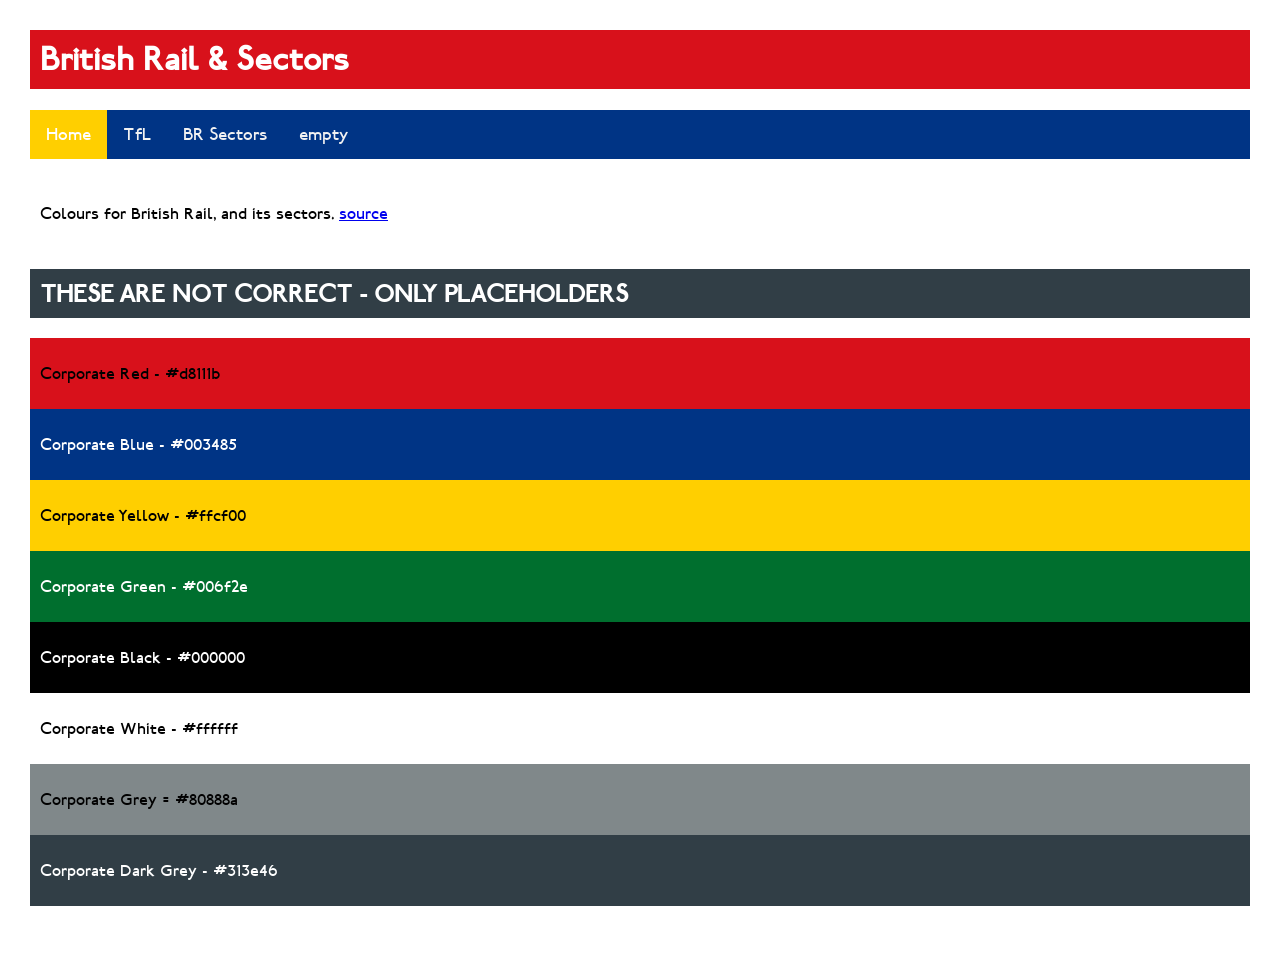
==== brsectors.html @ 38011ae4 "Update brsectors.html" ====
<!DOCTYPE html>
<html>

  
  <head>
    <title>BR and Sector Colours</title>


    <link rel="icon" type="image/x-icon" href="favicon.ico">
    <meta charset="UTF-8">
    <meta name="viewport" content="width=device-width, initial-scale=1">
    <link rel="stylesheet" href="style.css">

    <script src="index.js"></script> <!-- Uhh copy colour Bit -->

    <style>
      html {
      scroll-behavior: smooth;
    }

    body{
        font-family: London Tube;
    }

    </style>
  </head>
<body>

    <h1>British Rail & Sectors</h1>

   <div class="topnav" id="myTopnav">
        <a href="https://amphibious-rock.github.io/transport-colours/" class="active">Home</a>
        <a href="https://amphibious-rock.github.io/transport-colours/tfl.html">TfL</a>
        <a href="https://amphibious-rock.github.io/transport-colours/brsectors.html">BR Sectors</a>
        <a href="https://amphibious-rock.github.io/contact.html">empty</a>
        <a href="javascript:void(0);" class="icon" onclick="myFunction()">
        <i class="fa fa-bars"></i>
        </a>
        <br>
    </div>

    <br>  

    <div class="box">
        <p> Colours for British Rail, and its sectors. <a href="xxxxxxx">source</a>
        </p>
    </div>


    <h2>THESE ARE NOT CORRECT - ONLY PLACEHOLDERS</h2>

    <div class="box" style="background-color: #d8111b;">
        <p>Corporate Red - #d8111b</p>
    </div>
    <div class="box" style="background-color: #003485; color:#FFFFFF;">
        <p>Corporate Blue - #003485</p>
    </div>
    <div class="box" style="background-color: #ffcf00;">
        <p>Corporate Yellow - #ffcf00</p>
    </div>
    <div class="box" style="background-color: #006f2e; color:#FFFFFF;">
        <p>Corporate Green - #006f2e</p>
    </div>
    <div class="box" style="background-color: #000000; color:#FFFFFF;">
        <p>Corporate Black - #000000</p>
    </div>
    <div class="box" style="background-color: #ffffff;">
        <p>Corporate White - #ffffff</p>
    </div>
    <div class="box" style="background-color: #80888a;">
        <p>Corporate Grey = #80888a</p>
    </div>
    <div class="box" style="background-color: #313e46; color:#FFFFFF;">
        <p>Corporate Dark Grey - #313e46</p>
    </div>
    <br>

    


    <script>
        /* Toggle between adding and removing the "responsive" class to topnav when the user clicks on the icon */
        function myFunction() {
             var x = document.getElementById("myTopnav");
            if (x.className === "topnav") {
                x.className += " responsive";
            } else {
                x.className = "topnav";
            }
        } 
    </script>

</body>
</html>
---- style.css ----
@font-face {
    font-family: London Tube;
    src: url(LondonTube-MABx.ttf);
}
  
h1 {
    background-color: #d8111b;
    color: #ffffff;
    padding: 10px;
}

h2 {
    background-color: #313e46;
    color: #ffffff;
    padding: 10px;
}



body{
    margin: 30px;
}

.box{
    padding: 10px
}


/*--------------- NAV BAR STUFF -----------*/

/* Add a black background color to the top navigation */
.topnav {
  background-color: #003485;
  overflow: hidden;
}

/* Style the links inside the navigation bar */
.topnav a {
  float: left;
  display: block;
  color: #f2f2f2;
  text-align: center;
  padding: 14px 16px;
  text-decoration: none;
  font-size: 17px;
}

/* Change the color of links on hover */
.topnav a:hover {
  background-color: #006f2e;
  color: black;
}

/* Add an active class to highlight the current page */
.topnav a.active {
  background-color: #ffcf00;
  color: white;
}

/* Hide the link that should open and close the topnav on small screens */
.topnav .icon {
  display: none;
}


/* When the screen is less than 600 pixels wide, hide all links, except for the first one ("Home"). Show the link that contains should open and close the topnav (.icon) */
@media screen and (max-width: 600px) {
  .topnav a:not(:first-child) {display: none;}
  .topnav a.icon {
    float: right;
    display: block;
  }
}

/* The "responsive" class is added to the topnav with JavaScript when the user clicks on the icon. This class makes the topnav look good on small screens (display the links vertically instead of horizontally) */
@media screen and (max-width: 600px) {
  .topnav.responsive {position: relative;}
  .topnav.responsive a.icon {
    position: absolute;
    right: 0;
    top: 0;
  }
  .topnav.responsive a {
    float: none;
    display: block;
    text-align: left;
  }
}
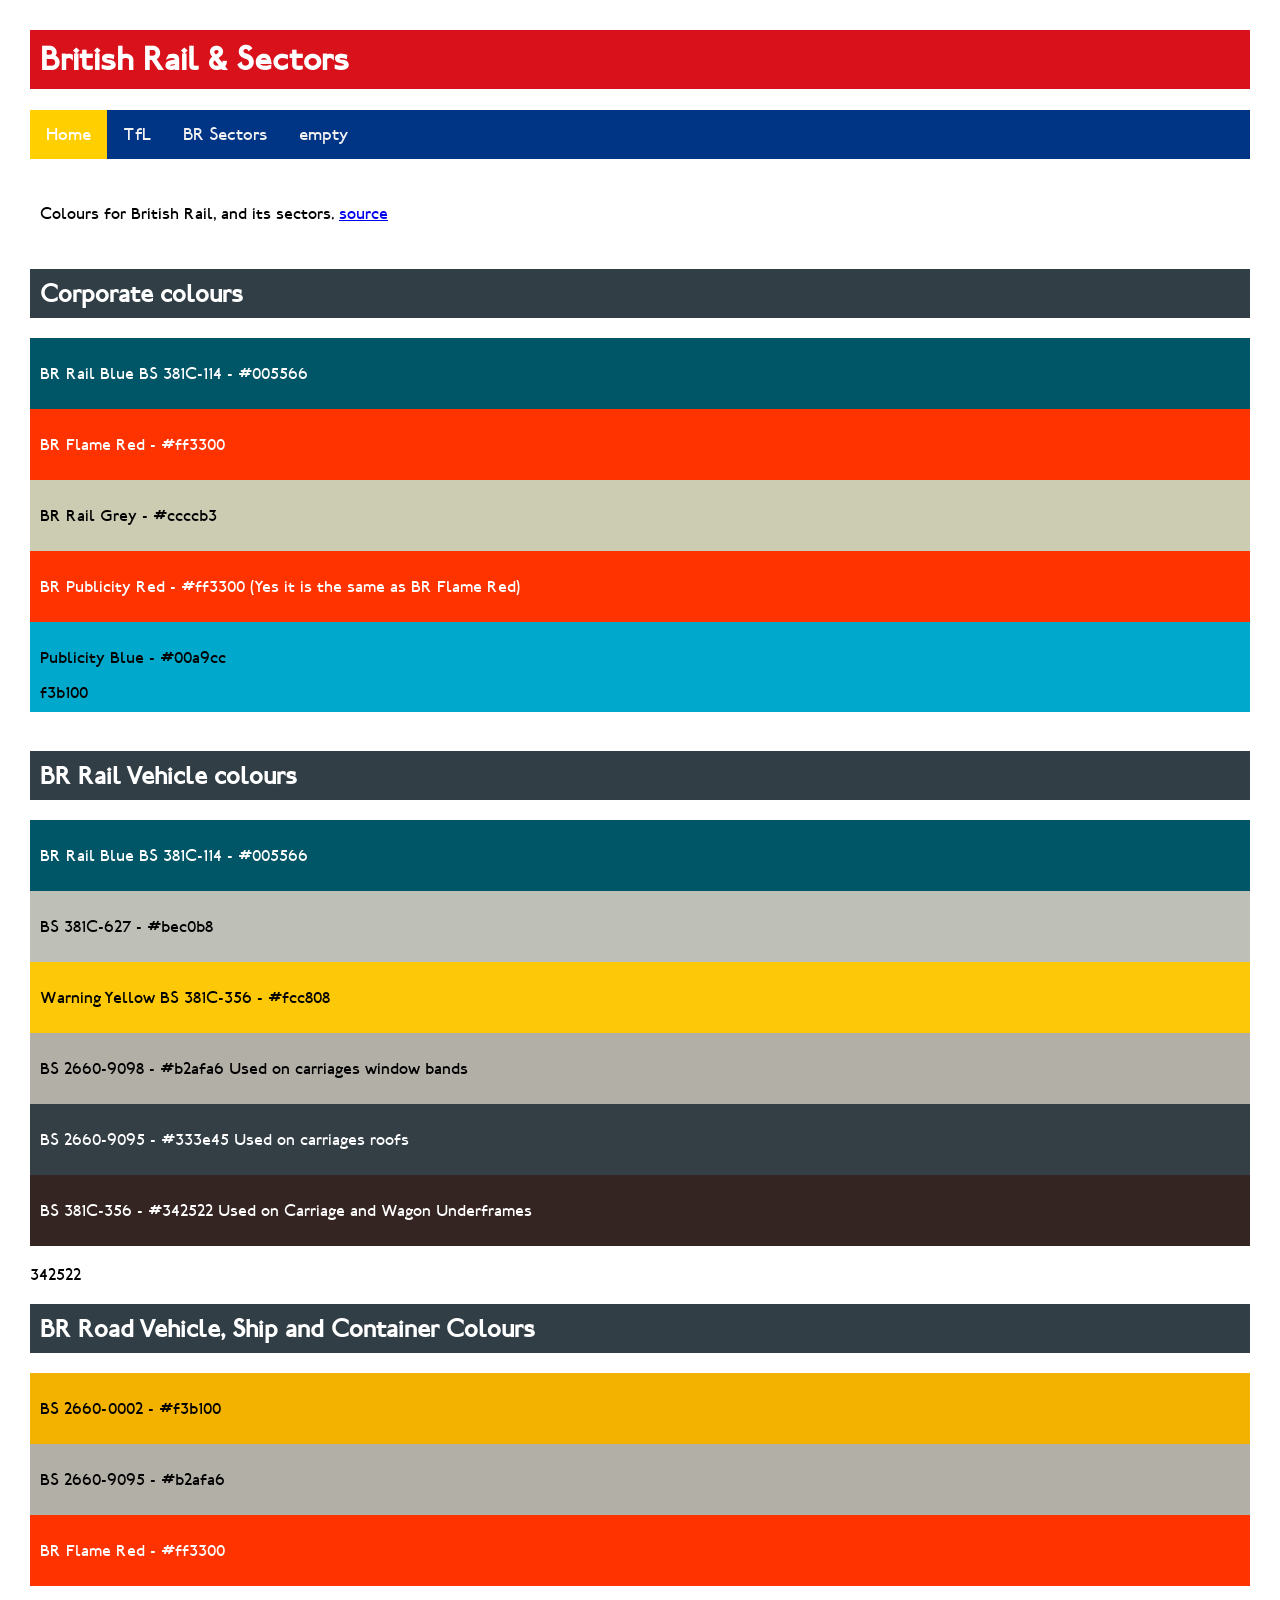
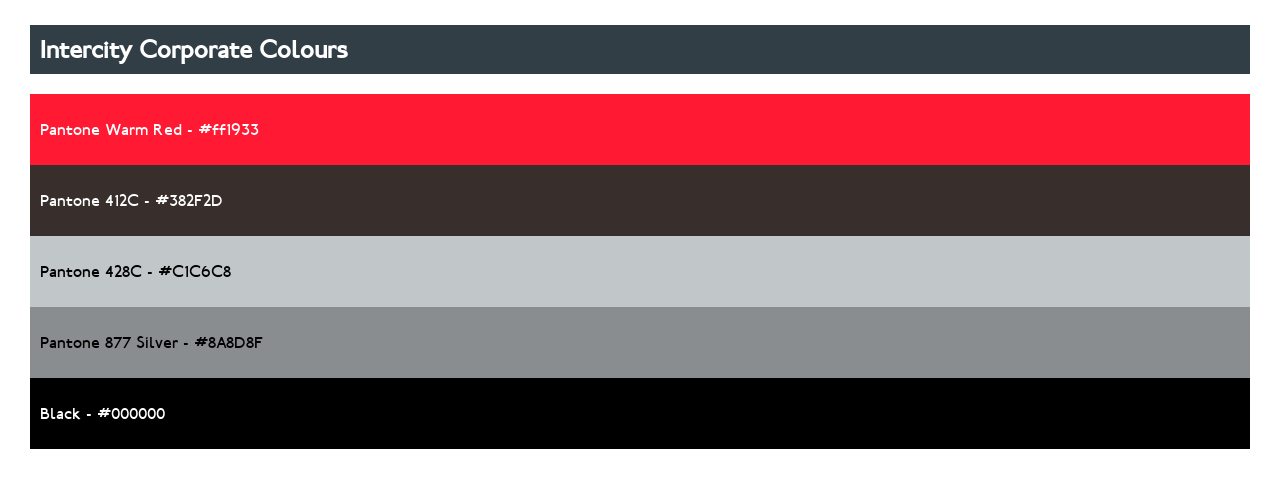
==== commit 08f8e0ef: "Add British Rail and Intercity British Rail corporate colours and vehicle colours added. Intercity " ====
--- a/brsectors.html
+++ b/brsectors.html
@@ -47,31 +47,76 @@
     </div>
 
 
-    <h2>THESE ARE NOT CORRECT - ONLY PLACEHOLDERS</h2>
+    <h2>Corporate colours</h2>
 
-    <div class="box" style="background-color: #d8111b;">
-        <p>Corporate Red - #d8111b</p>
+    <div class="box" style="background-color: #005566; color:#FFFFFF;">
+        <p>BR Rail Blue BS 381C-114 - #005566</p>
     </div>
-    <div class="box" style="background-color: #003485; color:#FFFFFF;">
-        <p>Corporate Blue - #003485</p>
+    <div class="box" style="background-color: #ff3300; color:#FFFFFF;">
+        <p>BR Flame Red - #ff3300</p>
     </div>
-    <div class="box" style="background-color: #ffcf00;">
-        <p>Corporate Yellow - #ffcf00</p>
+    <div class="box" style="background-color: #ccccb3;">
+        <p>BR Rail Grey - #ccccb3</p>
     </div>
-    <div class="box" style="background-color: #006f2e; color:#FFFFFF;">
-        <p>Corporate Green - #006f2e</p>
+    <div class="box" style="background-color: #ff3300; color:#FFFFFF;">
+        <p>BR Publicity Red - #ff3300 (Yes it is the same as BR Flame Red)</p>
+    </div>
+    <div class="box" style="background-color: #00a9cc;">
+        <p>Publicity Blue - #00a9cc</p>
+
+        f3b100
+    </div>
+    <br>
+
+    <h2>BR Rail Vehicle colours</h2>
+    <div class="box" style="background-color: #005566; color:#FFFFFF;">
+        <p>BR Rail Blue BS 381C-114 - #005566</p>
+    </div>
+    <div class="box" style="background-color: #bec0b8; color:#000000;">
+        <p>BS 381C-627 - #bec0b8</p>
+    </div>
+    <div class="box" style="background-color: #fcc808; color:#000000;">
+        <p>Warning Yellow BS 381C-356 - #fcc808 </p>
+    </div>
+    <div class="box" style="background-color: #b2afa6; color:#000000;">
+        <p>BS 2660-9098 - #b2afa6 Used on carriages window bands</p>
+    </div>
+    <div class="box" style="background-color: #333e45; color:#FFFFFF;">
+        <p>BS 2660-9095 - #333e45 Used on carriages roofs</p>
+    </div>
+    <div class="box" style="background-color: #342522; color:#FFFFFF;">
+        <p>BS 381C-356 - #342522 Used on Carriage and Wagon Underframes</p>
+    </div>
+    <br>342522
+
+    <h2>BR Road Vehicle, Ship and Container Colours</h2>
+    <div class="box" style="background-color: #f3b100; color:#000000;">
+        <p>BS 2660-0002 - #f3b100</p>
+    </div>
+    <div class="box" style="background-color: #b2afa6; color:#000000;">
+        <p>BS 2660-9095 - #b2afa6</p>
+    </div>
+    <div class="box" style="background-color: #ff3300; color:#FFFFFF;">
+        <p>BR Flame Red - #ff3300</p>
+    </div>
+    <br>
+
+    <h2>Intercity Corporate Colours</h2>
+    <div class="box" style="background-color: #ff1933; color:#FFFFFF;">
+        <p>Pantone Warm Red - #ff1933</p>
+    </div>
+    <div class="box" style="background-color: #382F2D; color:#FFFFFF;">
+        <p>Pantone 412C - #382F2D</p>
+    </div>
+    <div class="box" style="background-color: #C1C6C8; color:#000000;">
+        <p>Pantone 428C - #C1C6C8</p>
+    </div>
+    <div class="box" style="background-color: #8A8D8F; color:#000000;">
+        <p>Pantone 877 Silver - #8A8D8F</p>
+    </div>
     </div>
     <div class="box" style="background-color: #000000; color:#FFFFFF;">
-        <p>Corporate Black - #000000</p>
-    </div>
-    <div class="box" style="background-color: #ffffff;">
-        <p>Corporate White - #ffffff</p>
-    </div>
-    <div class="box" style="background-color: #80888a;">
-        <p>Corporate Grey = #80888a</p>
-    </div>
-    <div class="box" style="background-color: #313e46; color:#FFFFFF;">
-        <p>Corporate Dark Grey - #313e46</p>
+        <p>Black - #000000</p>
     </div>
     <br>
 
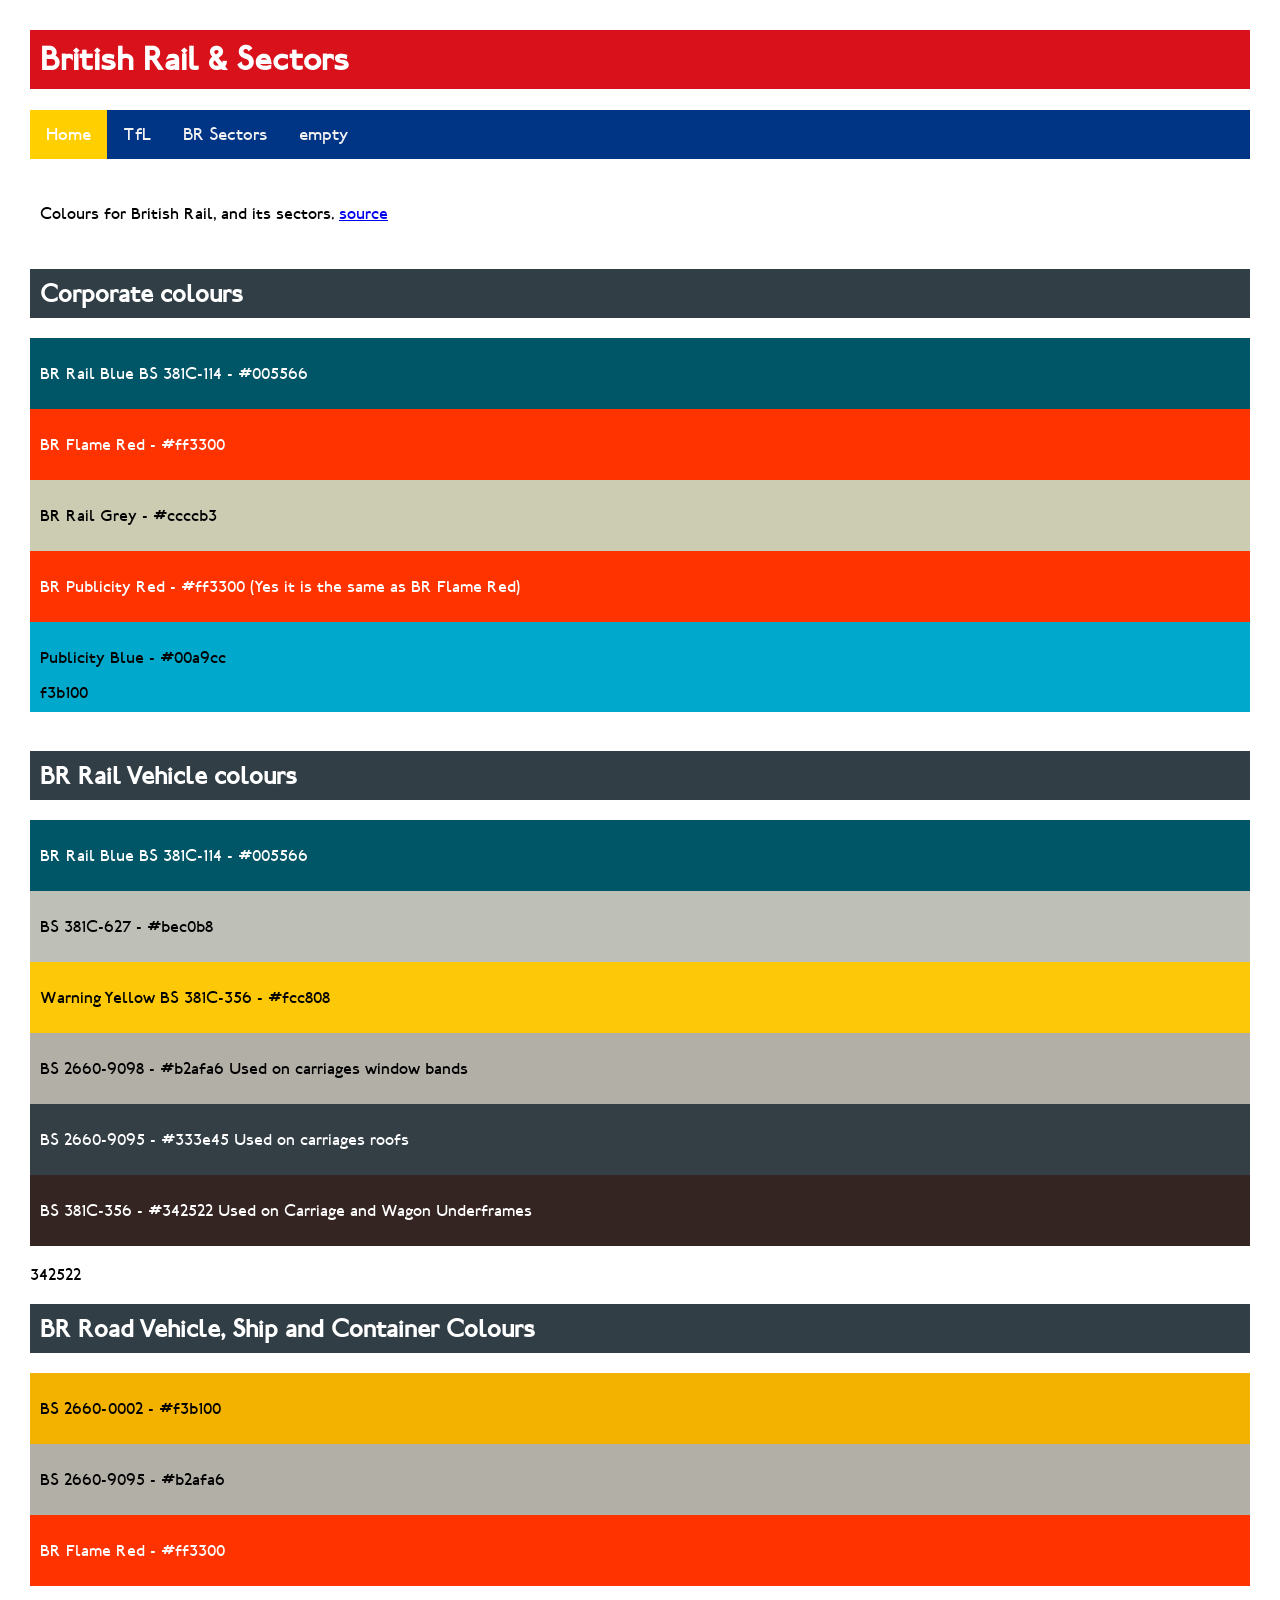
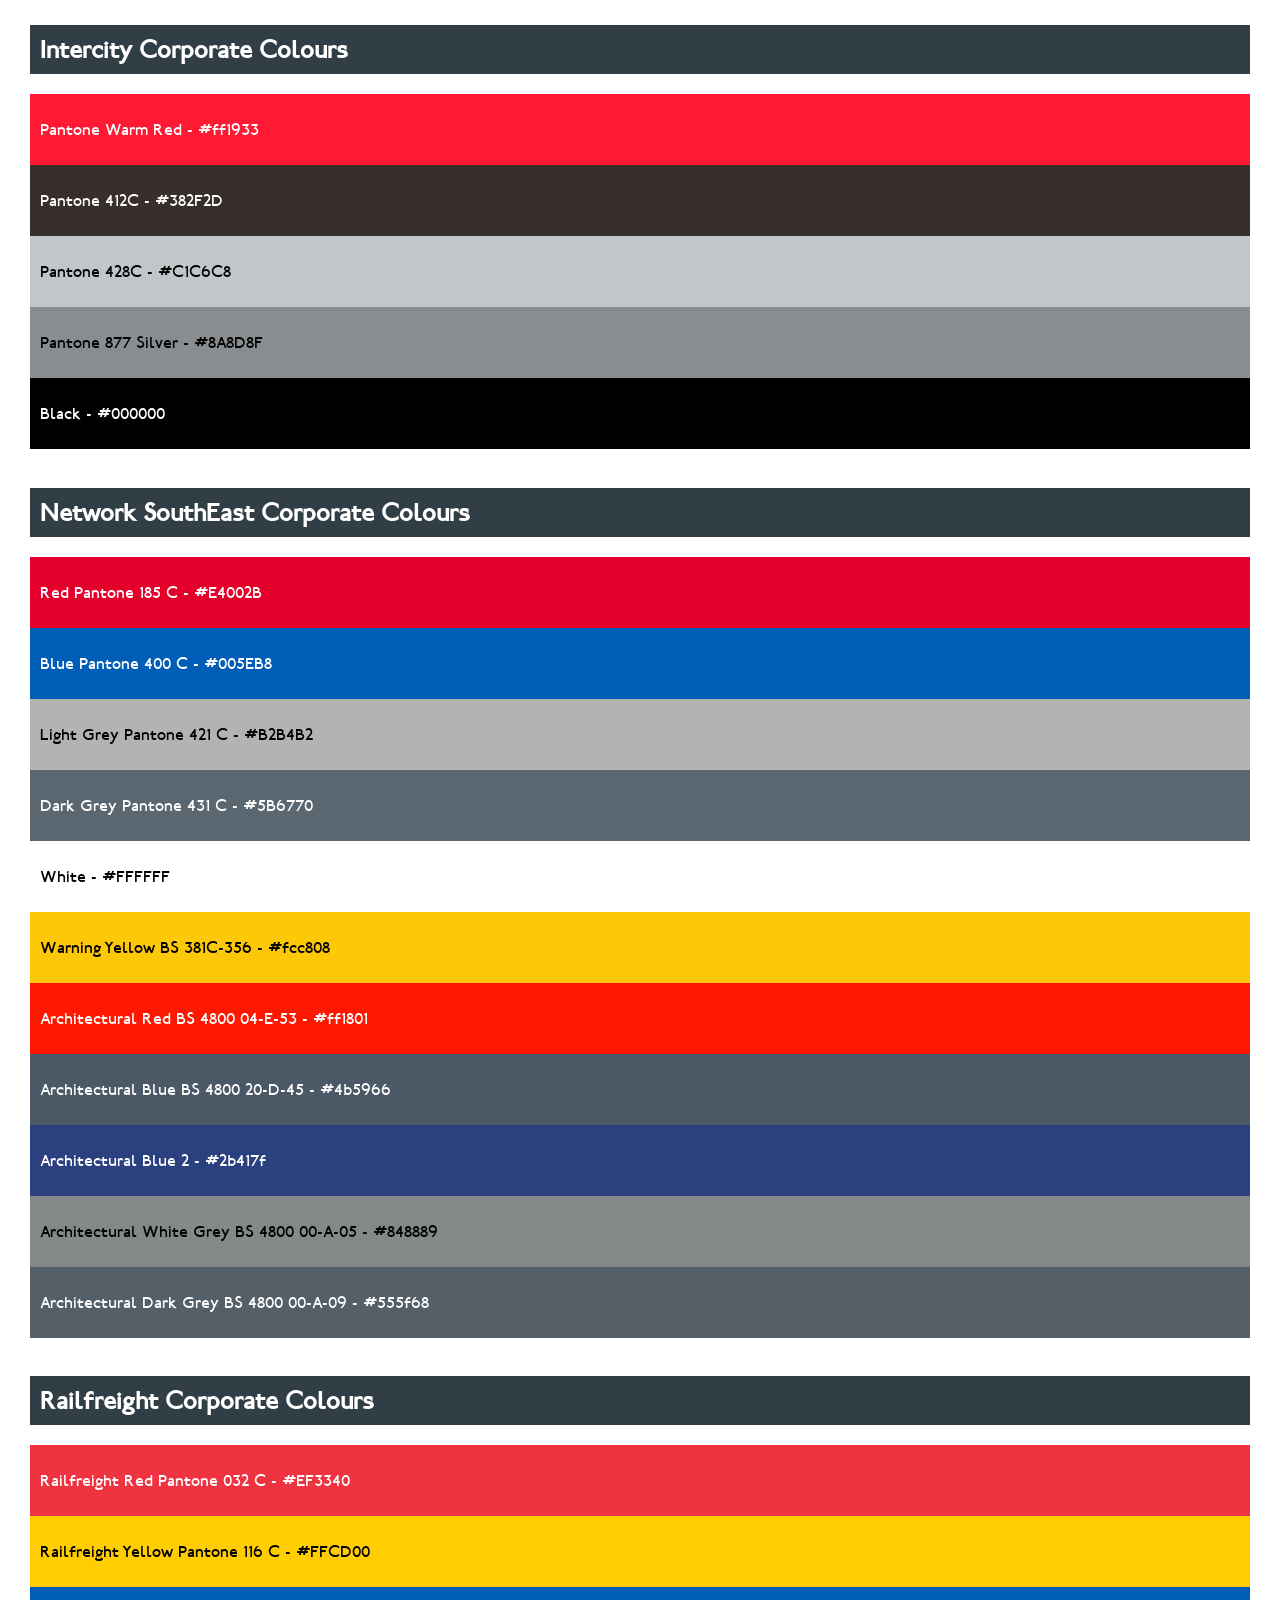
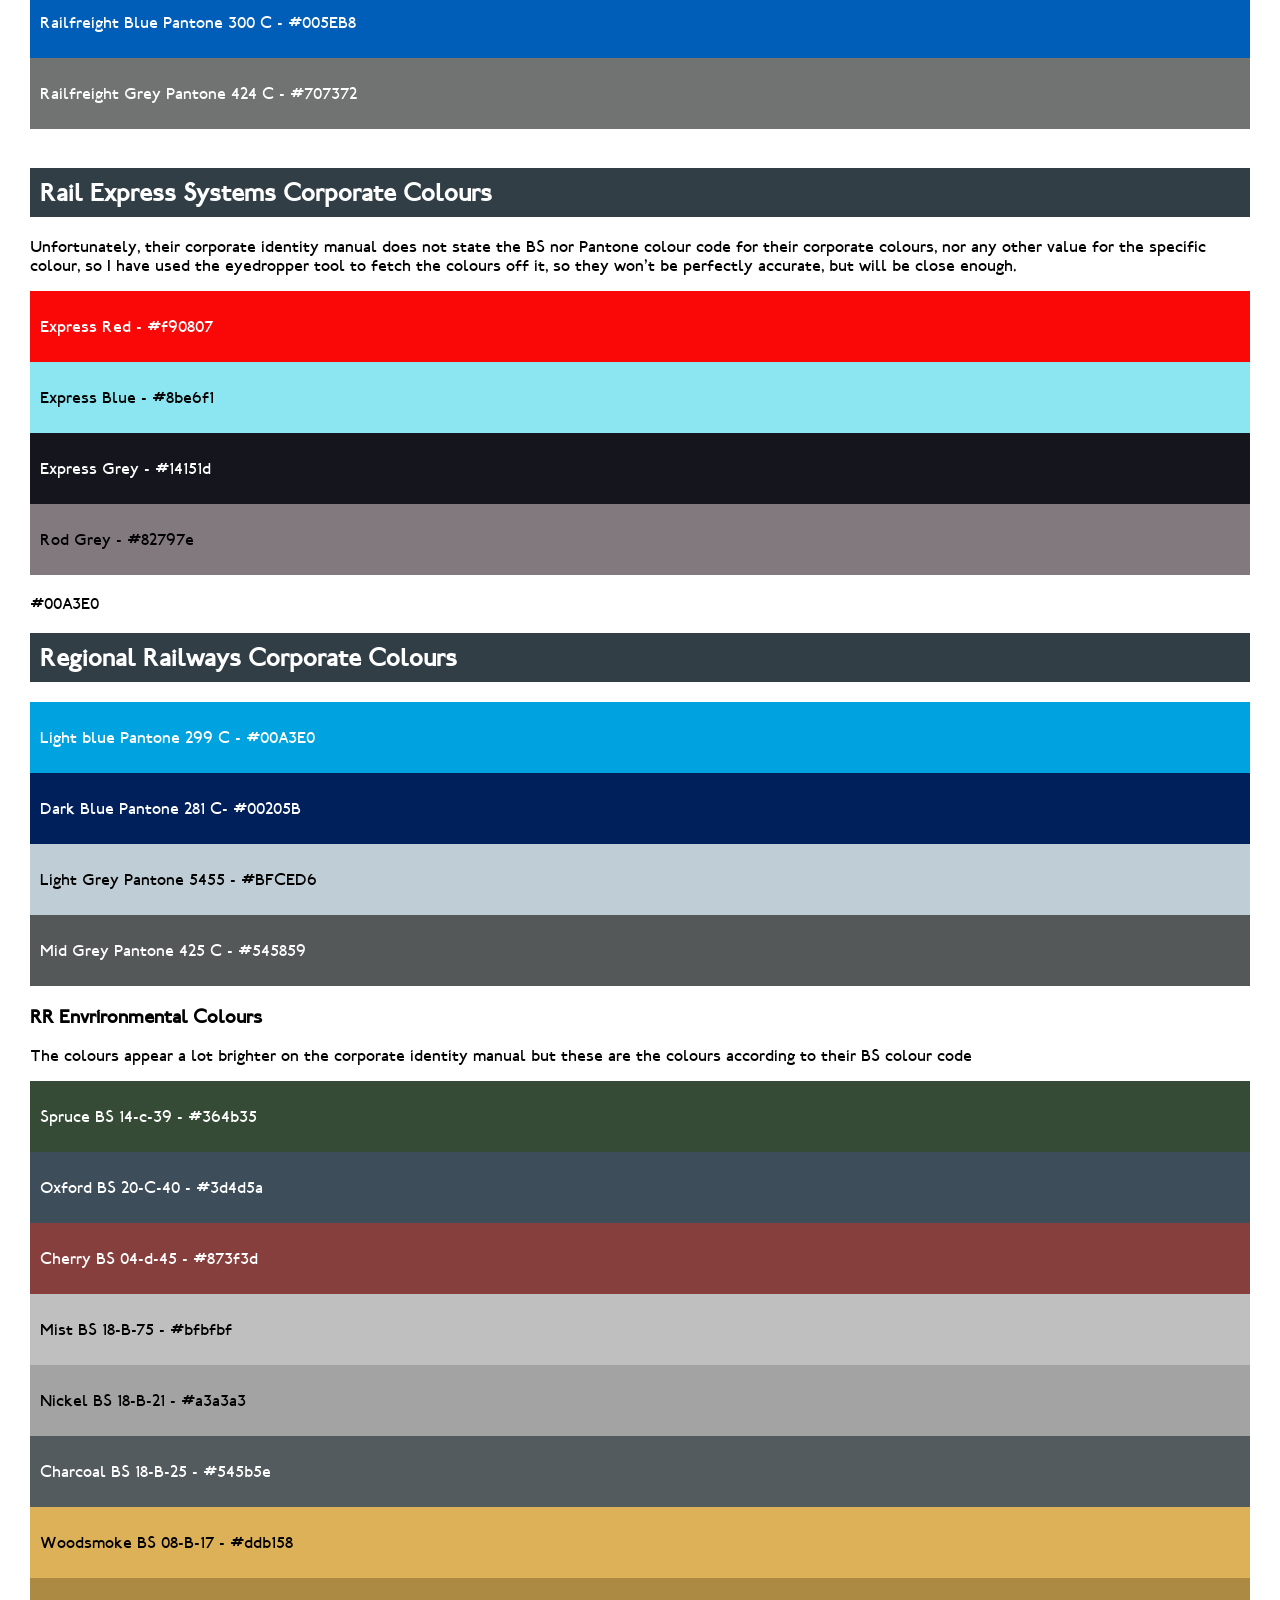
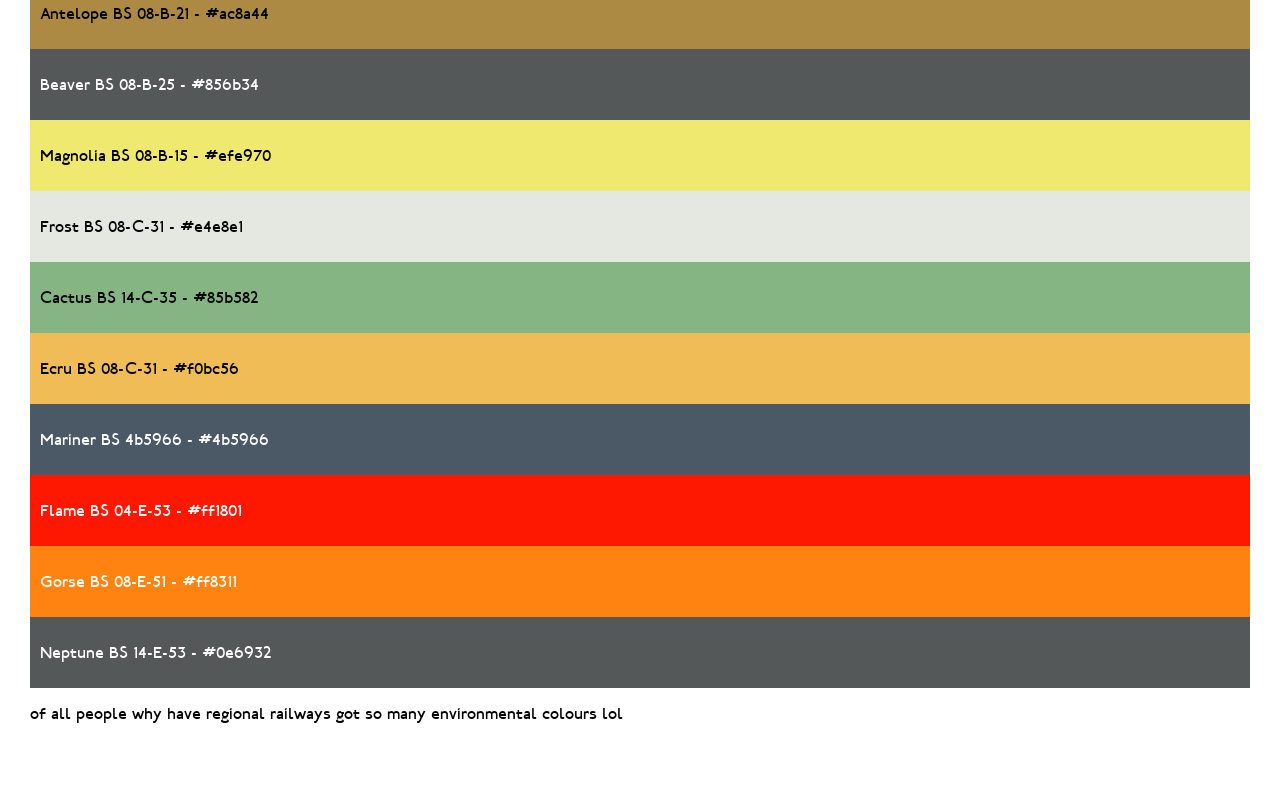
==== commit fecfc082: "Update brsectors.html" ====
--- a/brsectors.html
+++ b/brsectors.html
@@ -47,7 +47,7 @@
     </div>
 
 
-    <h2>Corporate colours</h2>
+    <h2 id="br">Corporate colours</h2>
 
     <div class="box" style="background-color: #005566; color:#FFFFFF;">
         <p>BR Rail Blue BS 381C-114 - #005566</p>
@@ -101,7 +101,7 @@
     </div>
     <br>
 
-    <h2>Intercity Corporate Colours</h2>
+    <h2 id="ic">Intercity Corporate Colours</h2>
     <div class="box" style="background-color: #ff1933; color:#FFFFFF;">
         <p>Pantone Warm Red - #ff1933</p>
     </div>
@@ -118,6 +118,149 @@
     <div class="box" style="background-color: #000000; color:#FFFFFF;">
         <p>Black - #000000</p>
     </div>
+    <br>
+
+
+    <h2 id="nse">Network SouthEast Corporate Colours</h2>
+    <div class="box" style="background-color: #E4002B; color:#FFFFFF;">
+        <p>Red Pantone 185 C - #E4002B</p>
+    </div>
+    <div class="box" style="background-color: #005EB8; color:#FFFFFF;">
+        <p>Blue Pantone 400 C - #005EB8</p>
+    </div>
+    <div class="box" style="background-color: #B2B4B2; color:#000000;">
+        <p>Light Grey Pantone 421 C - #B2B4B2</p>
+    </div>
+    <div class="box" style="background-color: #5B6770; color:#FFFFFF;">
+        <p>Dark Grey Pantone 431 C - #5B6770</p>
+    </div>
+    <div class="box" style="background-color: #FFFFFF; color:#000000;">
+        <p>White - #FFFFFF</p>
+    </div>
+    <div class="box" style="background-color: #fcc808; color:#000000;">
+        <p>Warning Yellow BS 381C-356 - #fcc808</p>
+    </div>
+    
+    
+    <div class="box" style="background-color: #ff1801; color:#FFFFFF;">
+        <p>Architectural Red BS 4800 04-E-53 - #ff1801</p>
+    </div>
+    <div class="box" style="background-color: #4b5966; color:#FFFFFF;">
+        <p>Architectural Blue BS 4800 20-D-45 - #4b5966</p>
+    </div>
+    <div class="box" style="background-color: #2b417f; color:#FFFFFF;">
+        <p>Architectural Blue 2 - #2b417f</p>
+    </div>
+    <div class="box" style="background-color: #848889; color:#000000;">
+        <p>Architectural White Grey BS 4800 00-A-05 - #848889</p>
+    </div>
+    <div class="box" style="background-color: #555f68; color:#FFFFFF;">
+        <p>Architectural Dark Grey BS 4800 00-A-09 - #555f68</p>
+    </div>
+
+    <br>
+
+    <h2 id = "rf">Railfreight Corporate Colours</h2>
+    <div class="box" style="background-color: #EF3340; color:#FFFFFF;">
+        <p>Railfreight Red Pantone 032 C - #EF3340</p>
+    </div>
+    <div class="box" style="background-color: #FFCD00; color:#000000;">
+        <p>Railfreight Yellow Pantone 116 C - #FFCD00</p>
+    </div>
+    <div class="box" style="background-color: #005EB8; color:#FFFFFF;">
+        <p>Railfreight Blue Pantone 300 C - #005EB8</p>
+    </div>
+    <div class="box" style="background-color: #707372; color:#FFFFFF;">
+        <p>Railfreight Grey Pantone 424 C - #707372 </p>
+    </div>
+    <br>
+
+    <h2 id="res">Rail Express Systems Corporate Colours</h2>
+    <p>Unfortunately, their corporate identity manual does not state the BS nor Pantone colour code for their corporate colours,
+        nor any other value for the specific colour, so I have used the eyedropper tool to fetch the colours off it, so they won't be perfectly accurate,
+        but will be close enough.
+    </p>
+    <div class="box" style="background-color: #f90807; color:#FFFFFF;">
+        <p>Express Red - #f90807</p>
+    </div>
+    <div class="box" style="background-color: #8be6f1; color:#000000;">
+        <p>Express Blue - #8be6f1</p>
+    </div>
+    <div class="box" style="background-color: #14151d; color:#FFFFFF;">
+        <p>Express Grey - #14151d</p>
+    </div>
+    <div class="box" style="background-color: #82797e; color:#000000;">
+        <p>Rod Grey - #82797e </p>
+    </div>
+    <br>#00A3E0
+
+    <h2 id="rr">Regional Railways Corporate Colours</h2>
+    <div class="box" style="background-color: #00A3E0; color:#FFFFFF;">
+        <p>Light blue Pantone 299 C - #00A3E0</p>
+    </div>
+    <div class="box" style="background-color: #00205B; color:#FFFFFF;">
+        <p>Dark Blue Pantone 281 C- #00205B</p>
+    </div>
+    <div class="box" style="background-color: #BFCED6; color:#000000;">
+        <p>Light Grey Pantone 5455 - #BFCED6</p>
+    </div>
+    <div class="box" style="background-color: #545859; color:#FFFFFF;">
+        <p>Mid Grey Pantone 425 C - #545859 </p>
+    </div>
+    <h3>RR Envrironmental Colours</h3>
+    <p>The colours appear a lot brighter on the corporate identity manual but these are the colours according to their BS colour code </p>
+    <div class="box" style="background-color: #364b35; color:#FFFFFF;">
+        <p>Spruce BS 14-c-39 - #364b35 </p>
+    </div>
+    <div class="box" style="background-color: #3d4d5a; color:#FFFFFF;">
+        <p>Oxford BS 20-C-40 - #3d4d5a </p>
+    </div>
+    <div class="box" style="background-color: #873f3d; color:#FFFFFF;">
+        <p>Cherry BS 04-d-45 - #873f3d </p>
+    </div>
+    <div class="box" style="background-color: #bfbfbf; color:#000000;">
+        <p>Mist BS 18-B-75 - #bfbfbf </p>
+    </div>
+    <div class="box" style="background-color: #a3a3a3; color:#000000;">
+        <p>Nickel BS 18-B-21 - #a3a3a3 </p>
+    </div>
+    <div class="box" style="background-color: #545b5e; color:#FFFFFF;">
+        <p>Charcoal BS 18-B-25 - #545b5e </p>
+    </div>
+    <div class="box" style="background-color: #ddb158; color:#000000;">
+        <p>Woodsmoke BS 08-B-17 - #ddb158 </p>
+    </div>
+    <div class="box" style="background-color: #ac8a44; color:#000000;">
+        <p>Antelope BS 08-B-21 - #ac8a44 </p>
+    </div>
+    <div class="box" style="background-color: #545859; color:#FFFFFF;">
+        <p>Beaver BS 08-B-25 - #856b34 </p>
+    </div>
+    <div class="box" style="background-color: #efe970; color:#000000;">
+        <p>Magnolia BS 08-B-15 - #efe970 </p>
+    </div>
+    <div class="box" style="background-color: #e4e8e1; color:#000000;">
+        <p>Frost BS 08-C-31 - #e4e8e1 </p>
+    </div>
+    <div class="box" style="background-color: #85b582; color:#000000;">
+        <p>Cactus BS 14-C-35 - #85b582 </p>
+    </div>
+    <div class="box" style="background-color: #f0bc56; color:#000000;">
+        <p>Ecru BS 08-C-31 - #f0bc56 </p>
+    </div>
+    <div class="box" style="background-color: #4b5966; color:#FFFFFF;">
+        <p>Mariner BS 4b5966 - #4b5966 </p>
+    </div>
+    <div class="box" style="background-color: #ff1801; color:#FFFFFF;">
+        <p>Flame BS 04-E-53 - #ff1801 </p>
+    </div>
+    <div class="box" style="background-color: #ff8311; color:#FFFFFF;">
+        <p>Gorse BS 08-E-51 - #ff8311 </p>
+    </div>
+    <div class="box" style="background-color: #545859; color:#FFFFFF;">
+        <p>Neptune BS 14-E-53 - #0e6932 </p>
+    </div>
+    <p>of all people why have regional railways got so many environmental colours lol</p>
     <br>
 
     
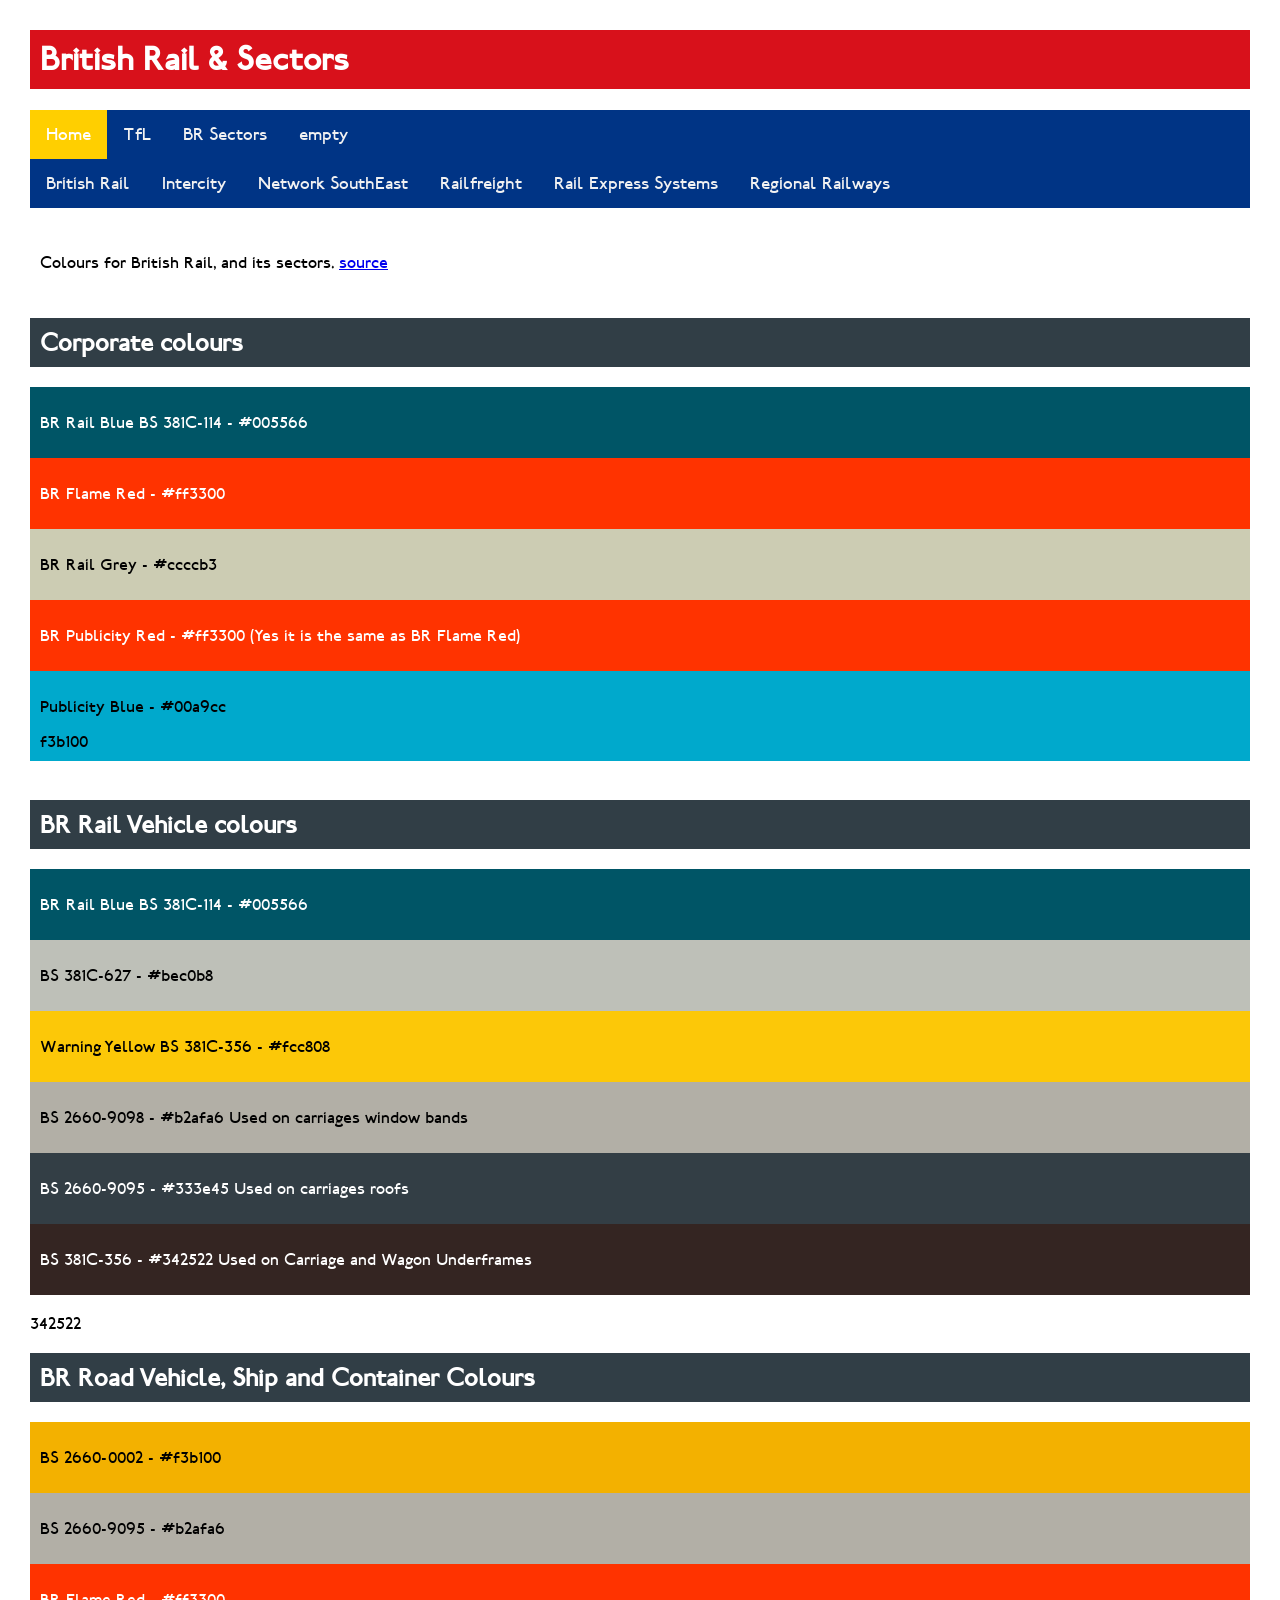
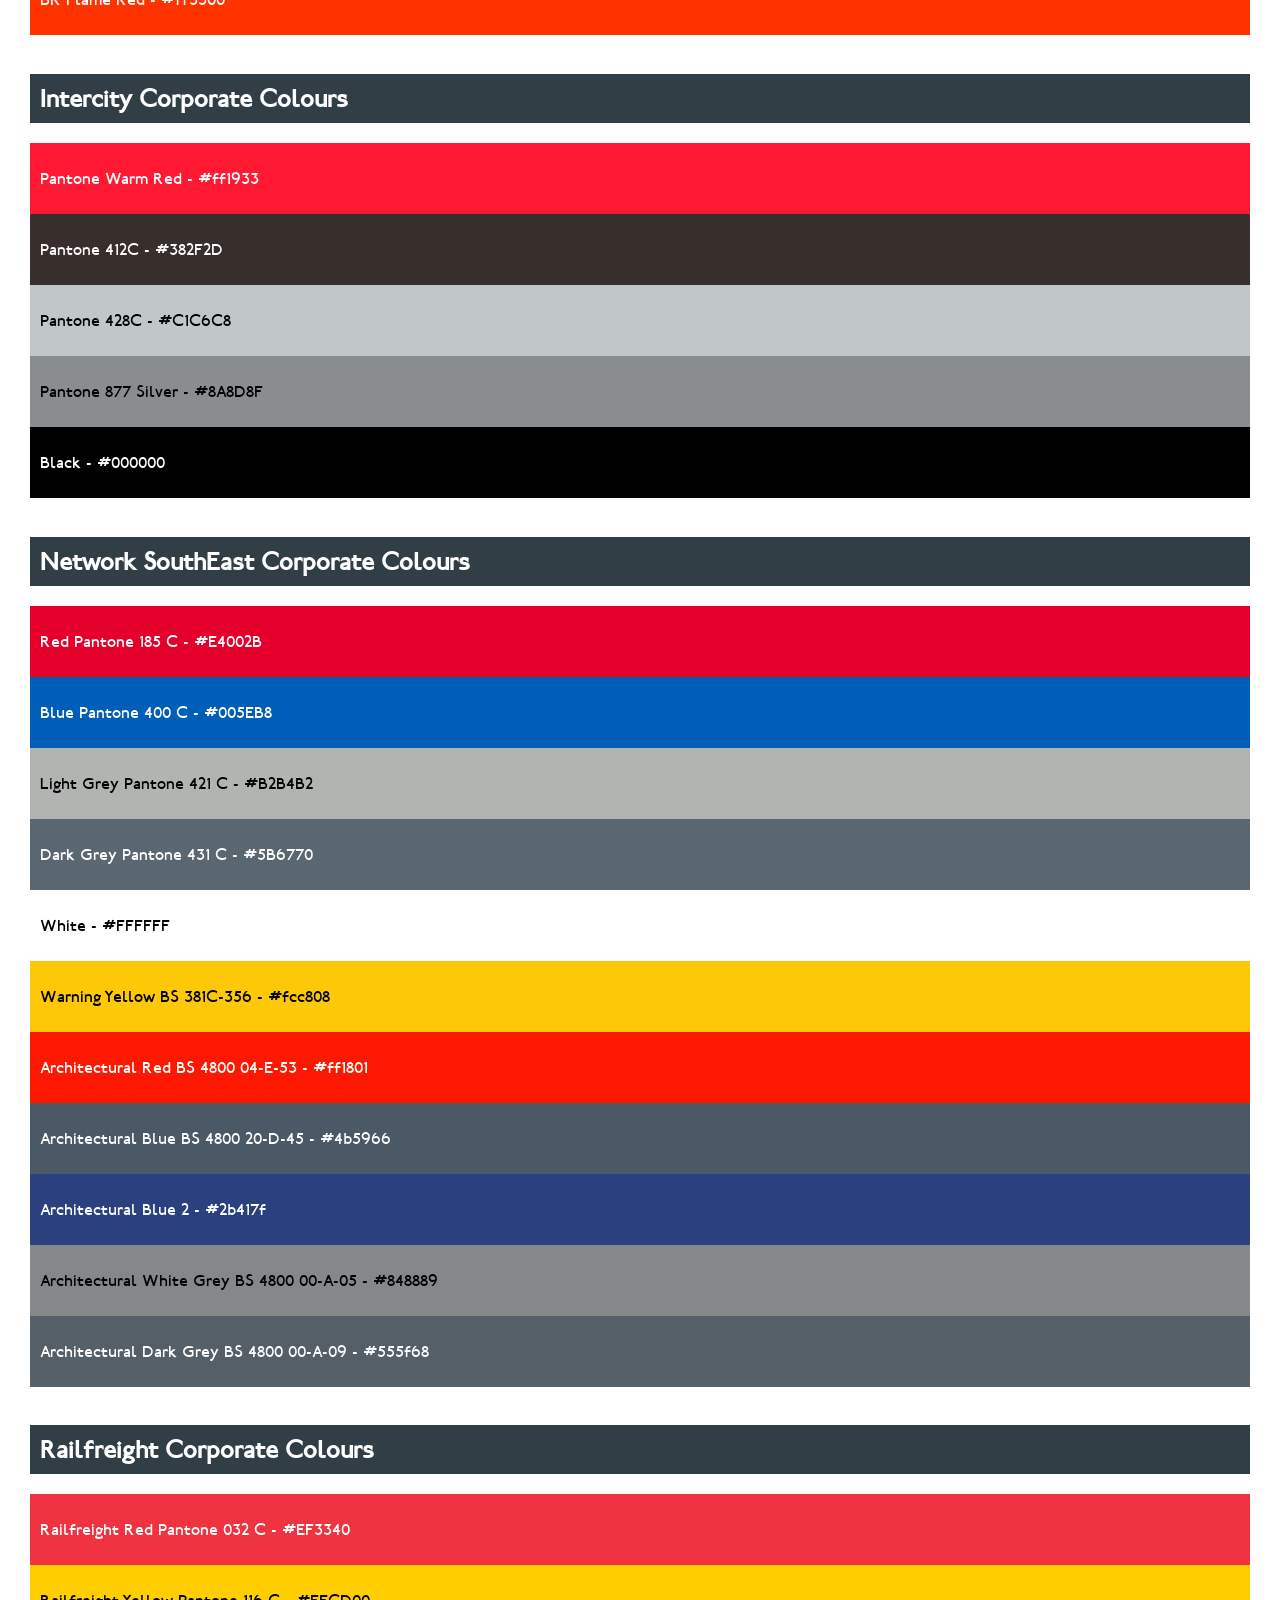
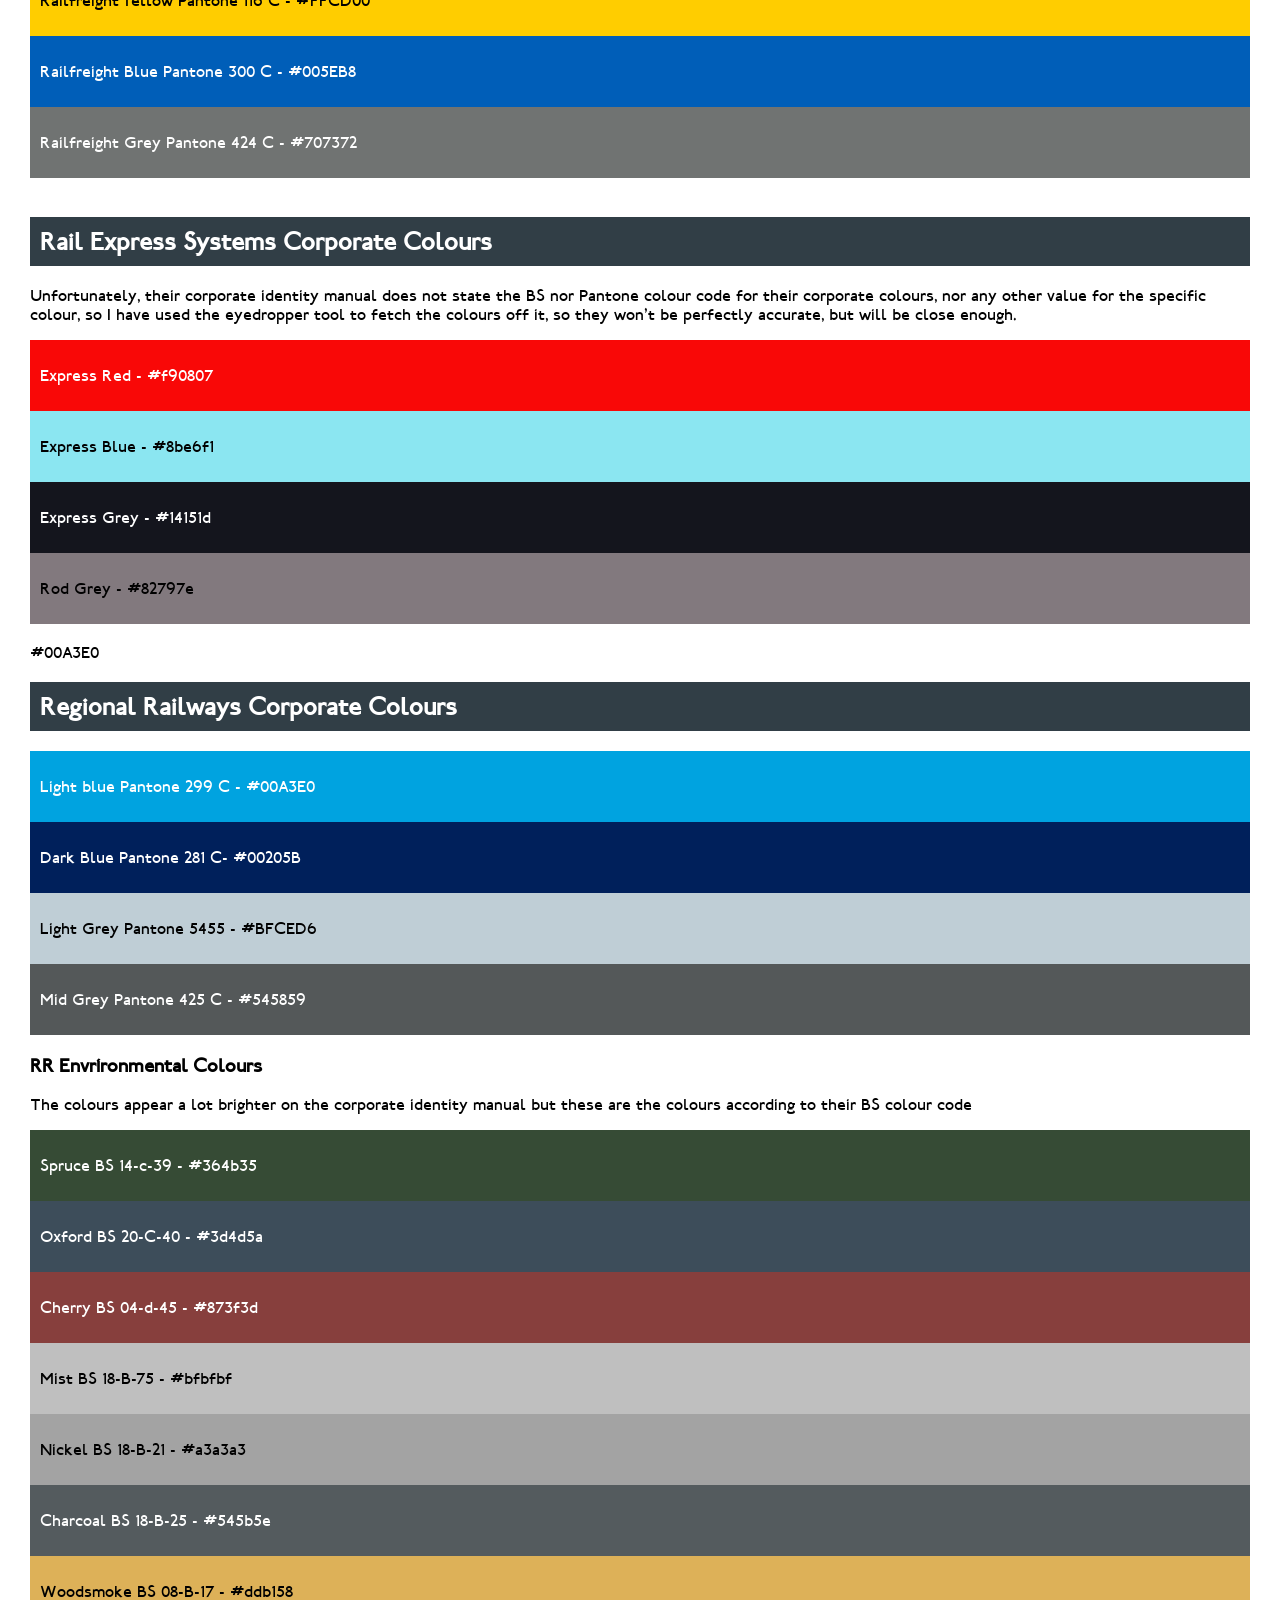
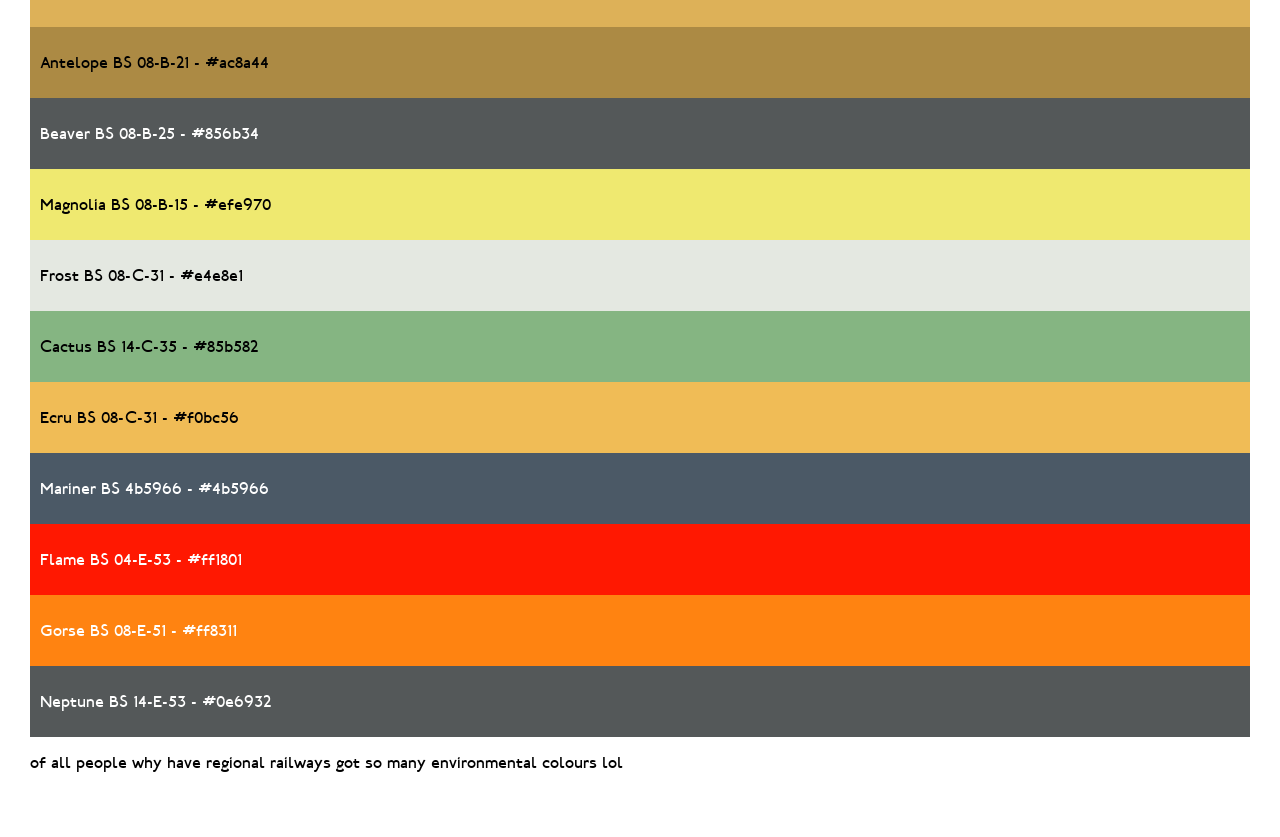
==== commit ebd467b4: "Update brsectors.html Added extra menu bar to navigate to sectors" ====
--- a/brsectors.html
+++ b/brsectors.html
@@ -38,7 +38,18 @@
         </a>
         <br>
     </div>
-
+    <div class="topnav" id="myTopnav">
+        <a href="#br">British Rail</a>
+        <a href="#ic">Intercity</a>
+        <a href="#nse">Network SouthEast</a>
+        <a href="#rf">Railfreight</a>
+        <a href="#res">Rail Express Systems</a>
+        <a href="#rr">Regional Railways</a>
+        <a href="javascript:void(0);" class="icon" onclick="myFunction()">
+        <i class="fa fa-bars"></i>
+        </a>
+        <br>
+    </div>
     <br>  
 
     <div class="box">
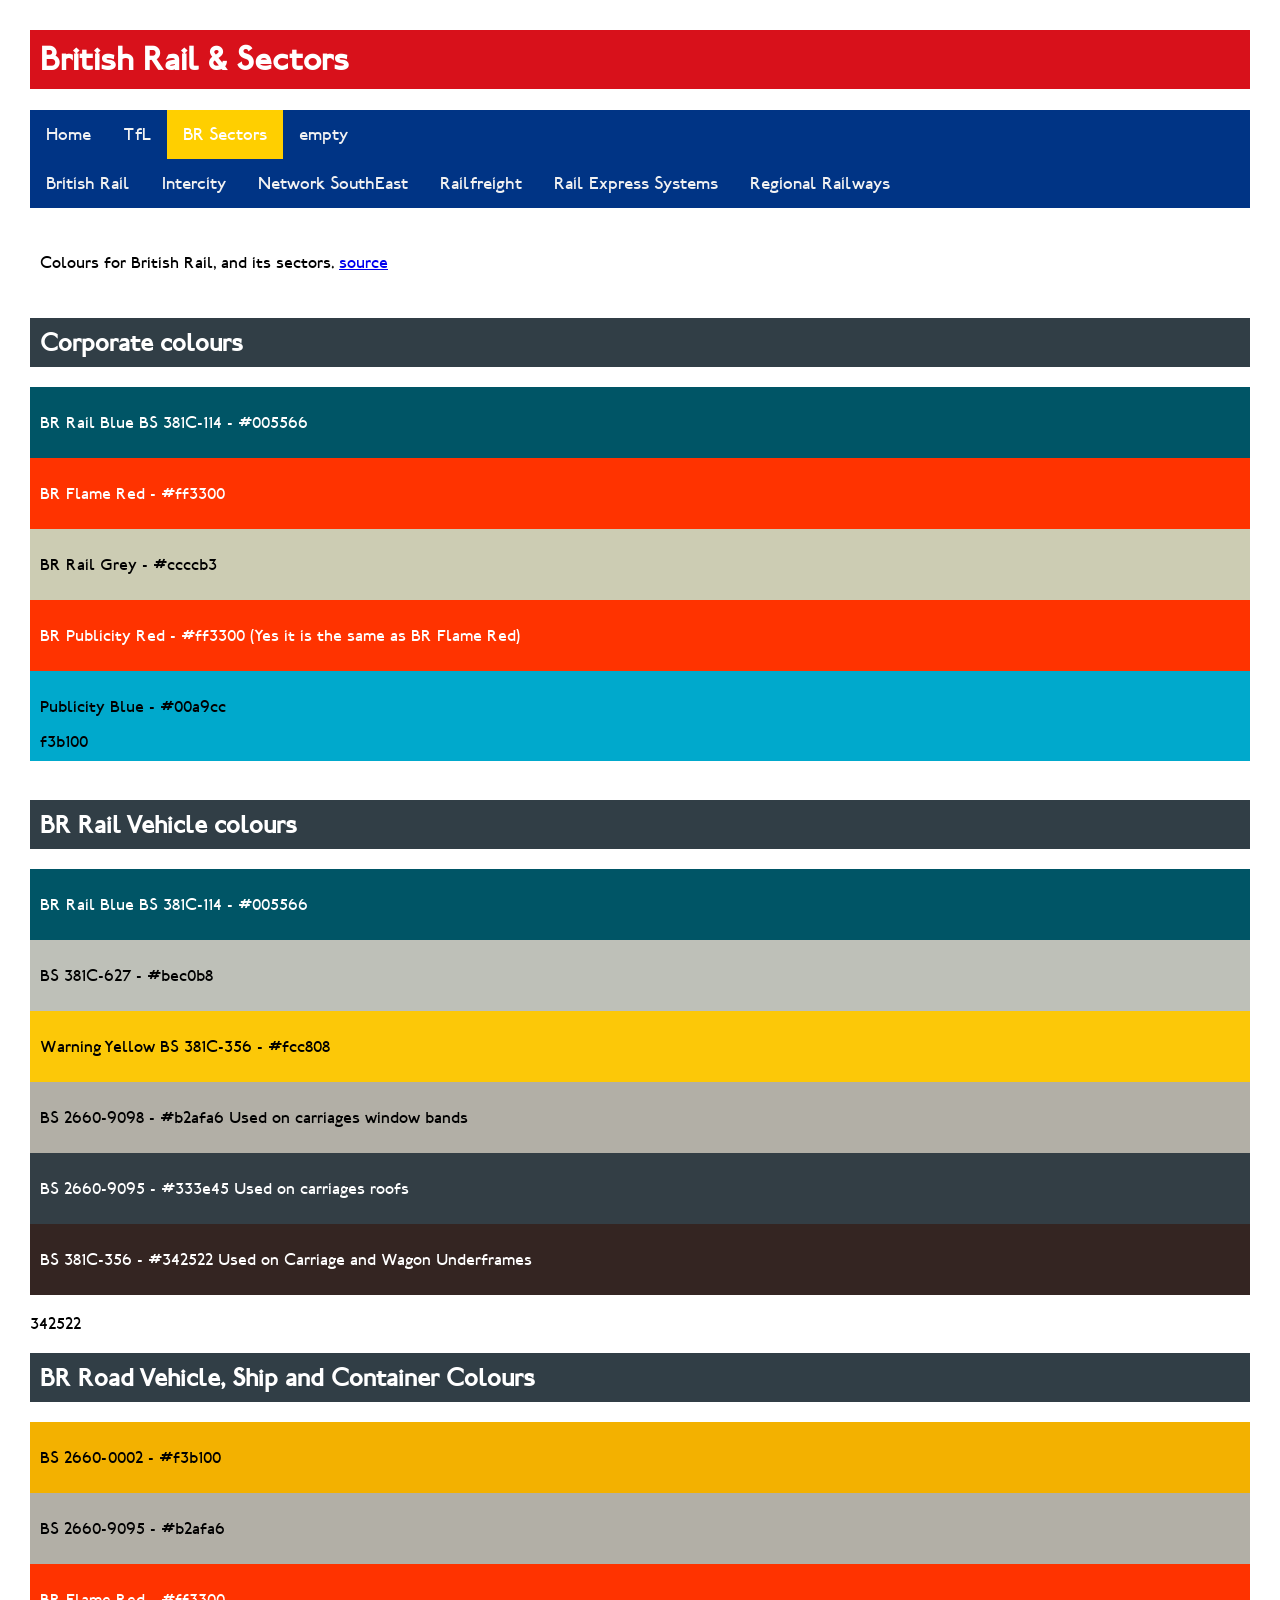
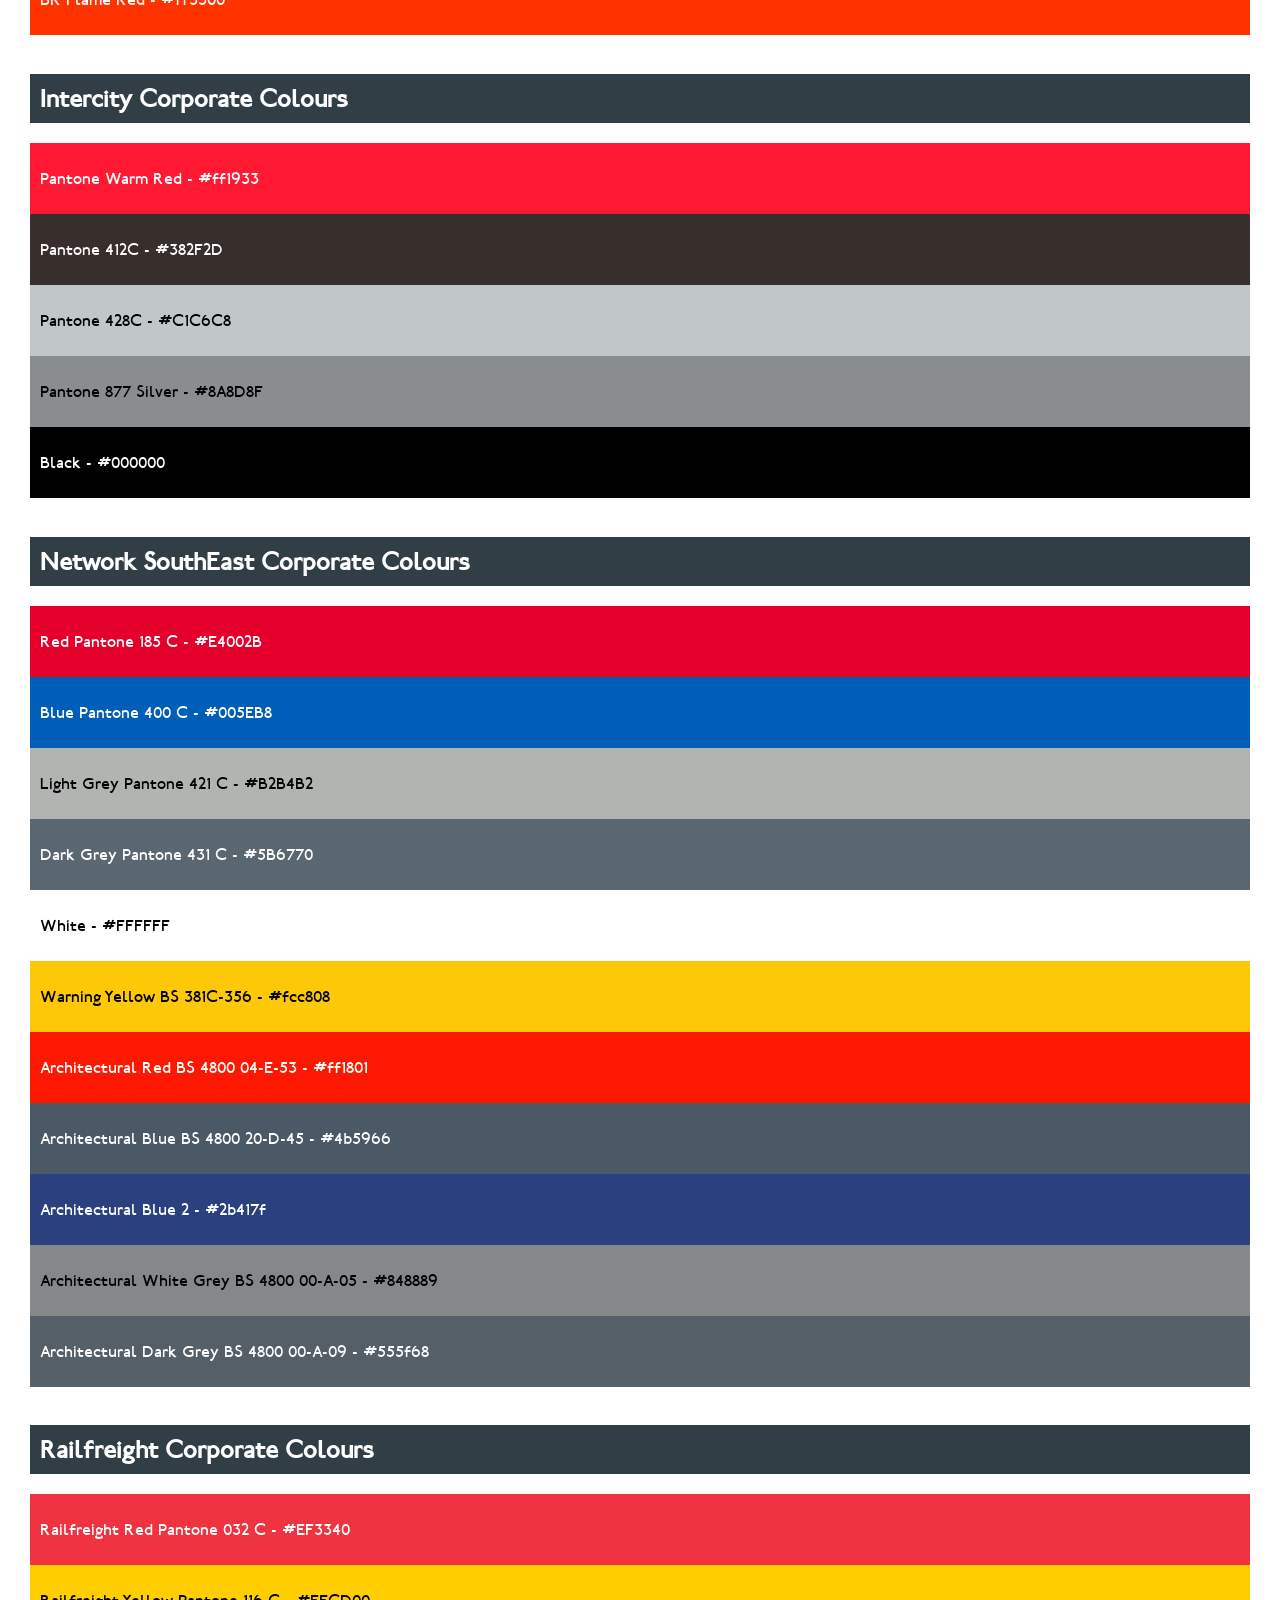
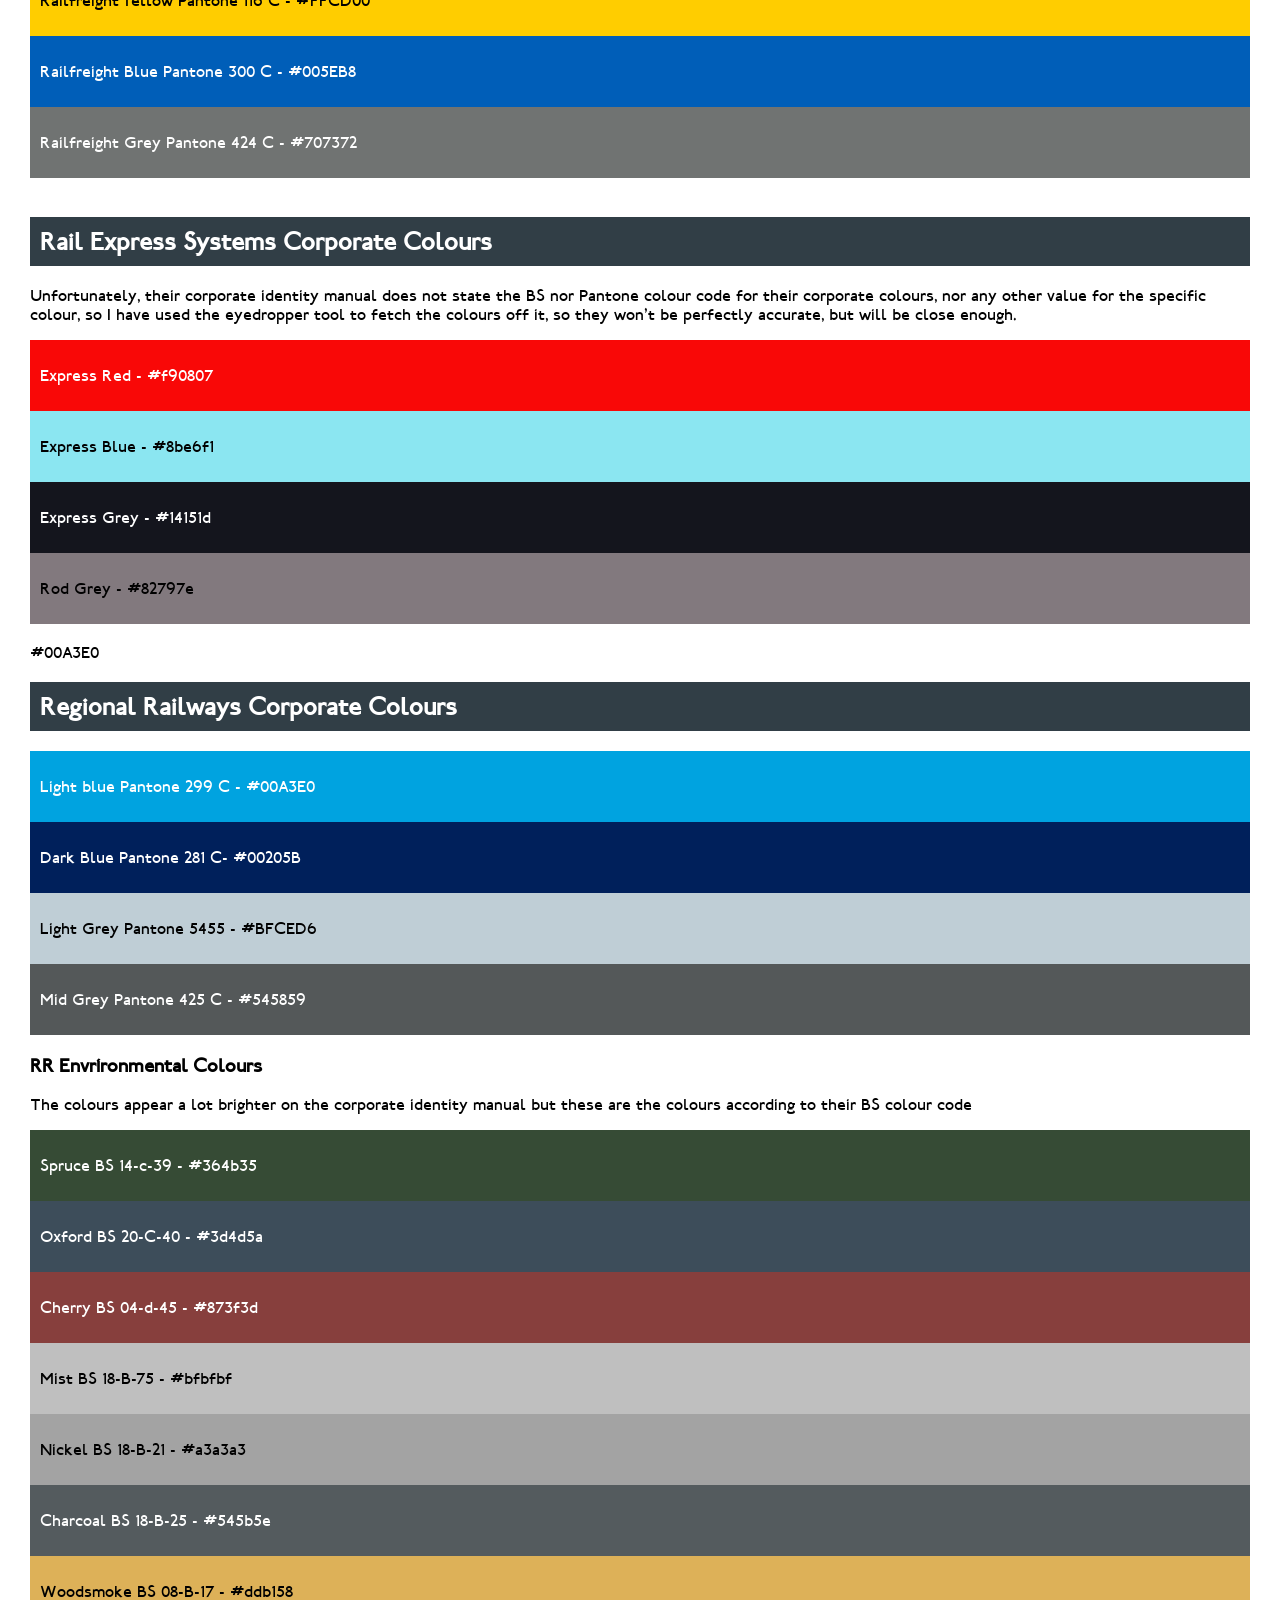
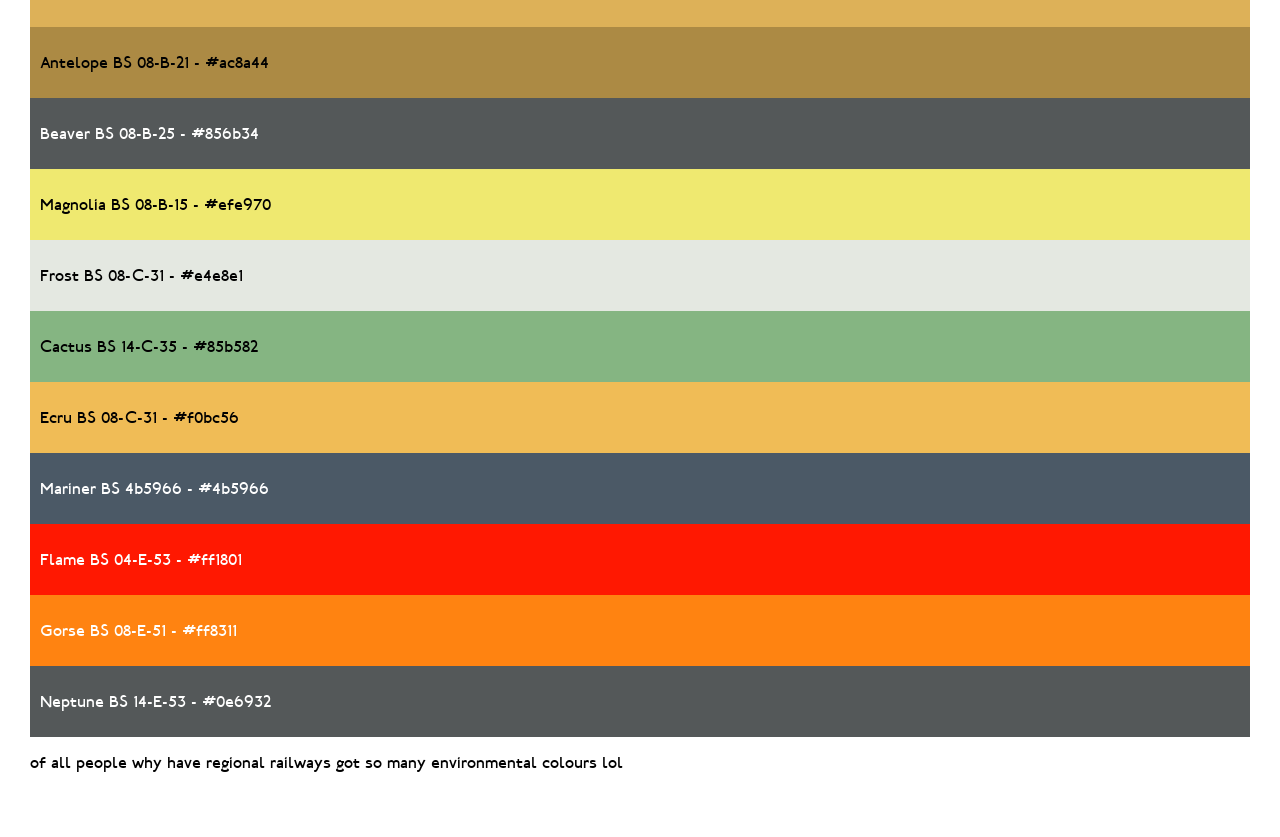
==== commit 860cd1a6: "Update brsectors.html correct links" ====
--- a/brsectors.html
+++ b/brsectors.html
@@ -29,10 +29,10 @@
     <h1>British Rail & Sectors</h1>
 
    <div class="topnav" id="myTopnav">
-        <a href="https://amphibious-rock.github.io/transport-colours/" class="active">Home</a>
-        <a href="https://amphibious-rock.github.io/transport-colours/tfl.html">TfL</a>
-        <a href="https://amphibious-rock.github.io/transport-colours/brsectors.html">BR Sectors</a>
-        <a href="https://amphibious-rock.github.io/contact.html">empty</a>
+        <a href="https://amphibious-rock.github.io/transport-colours/" >Home</a>
+        <a href="https://amphibious-rock.github.io/transport-colours/tfl">TfL</a>
+        <a href="https://amphibious-rock.github.io/transport-colours/brsectors" class="active">BR Sectors</a>
+        <a href="https://amphibious-rock.github.io/transport-colours/contact">empty</a>
         <a href="javascript:void(0);" class="icon" onclick="myFunction()">
         <i class="fa fa-bars"></i>
         </a>
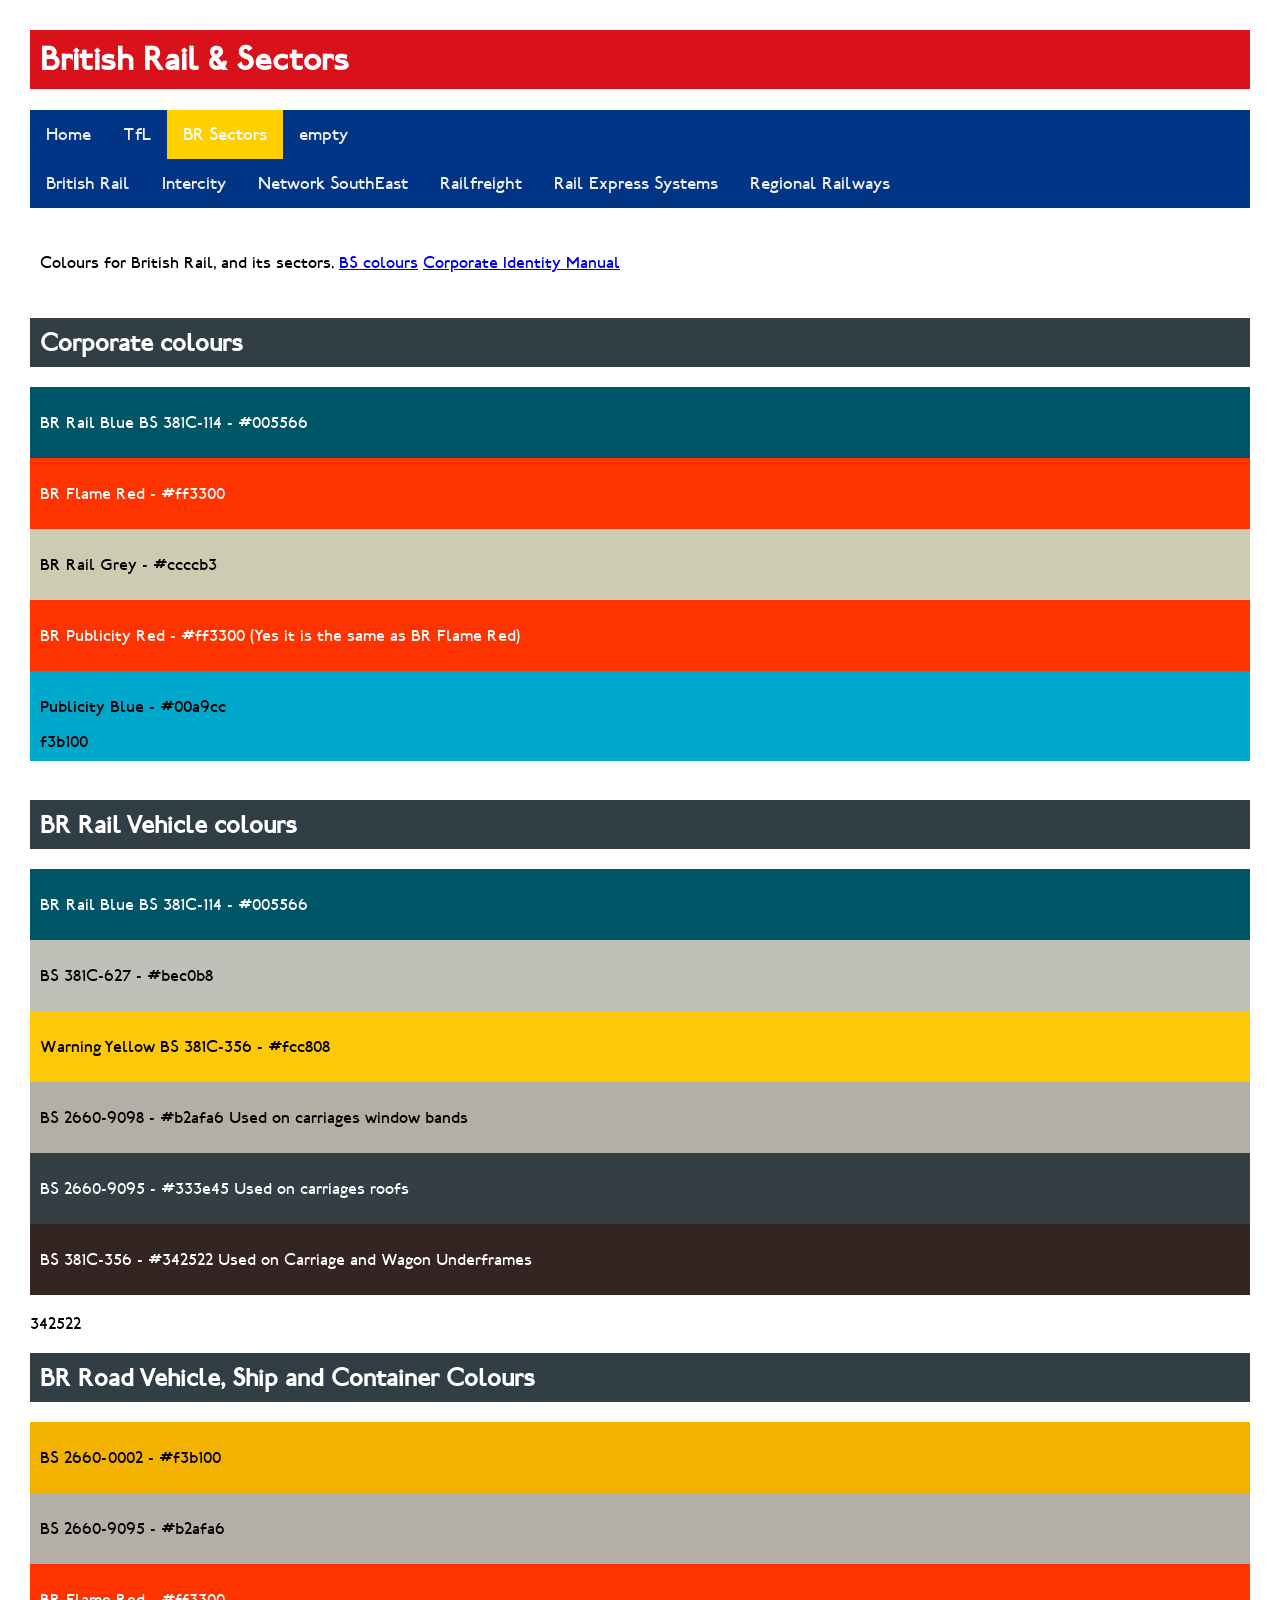
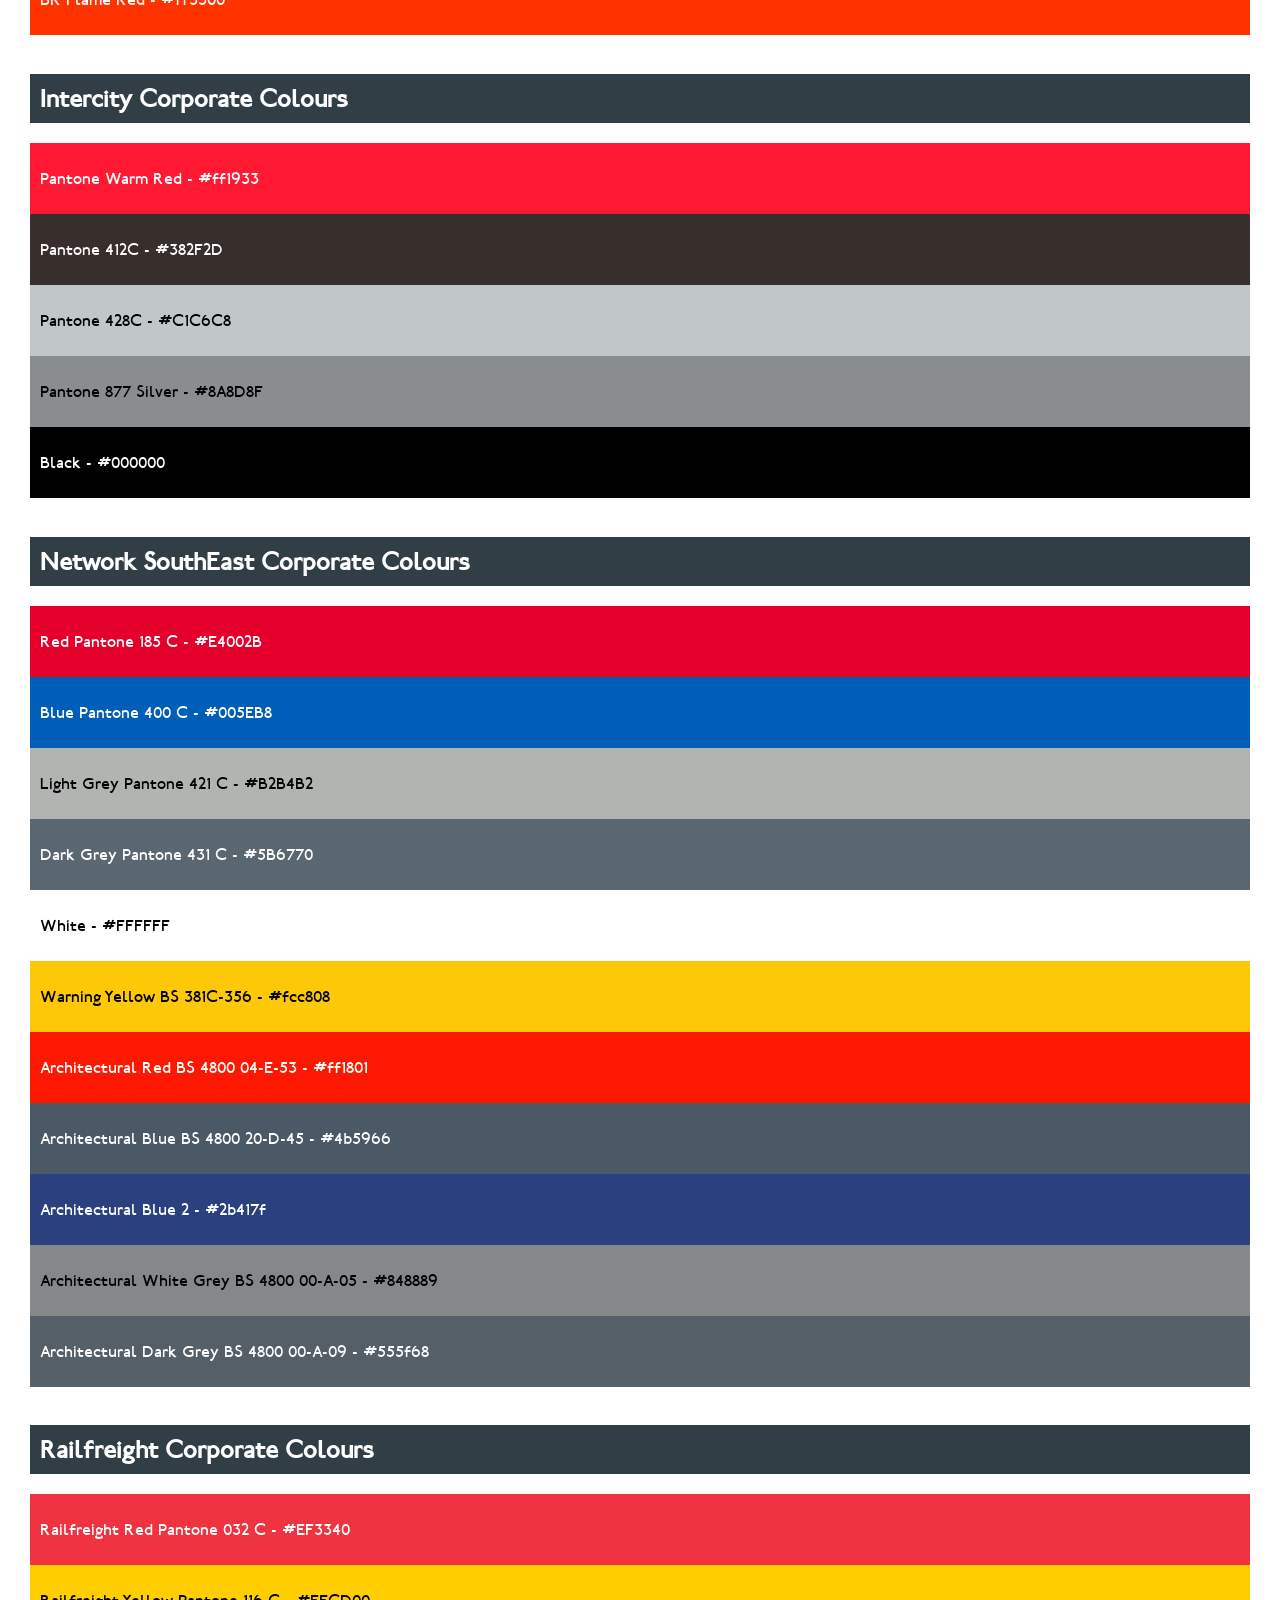
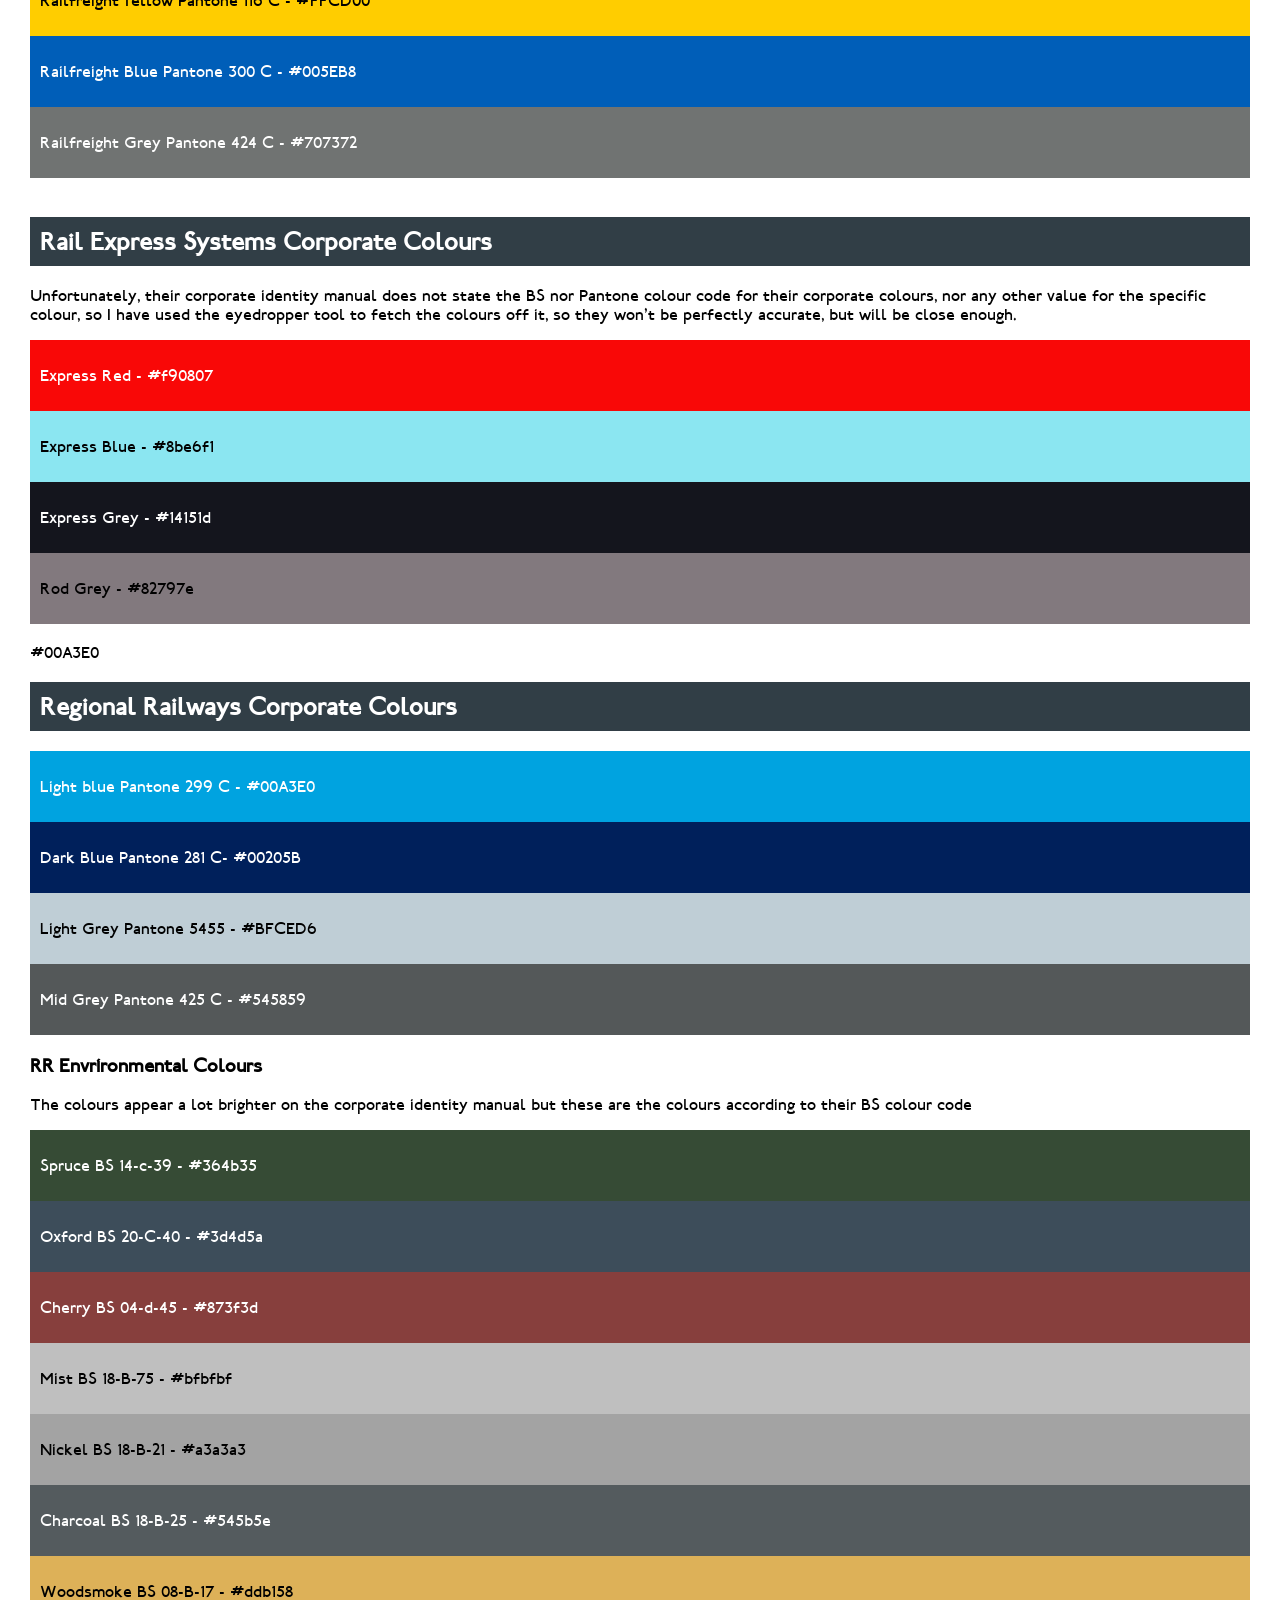
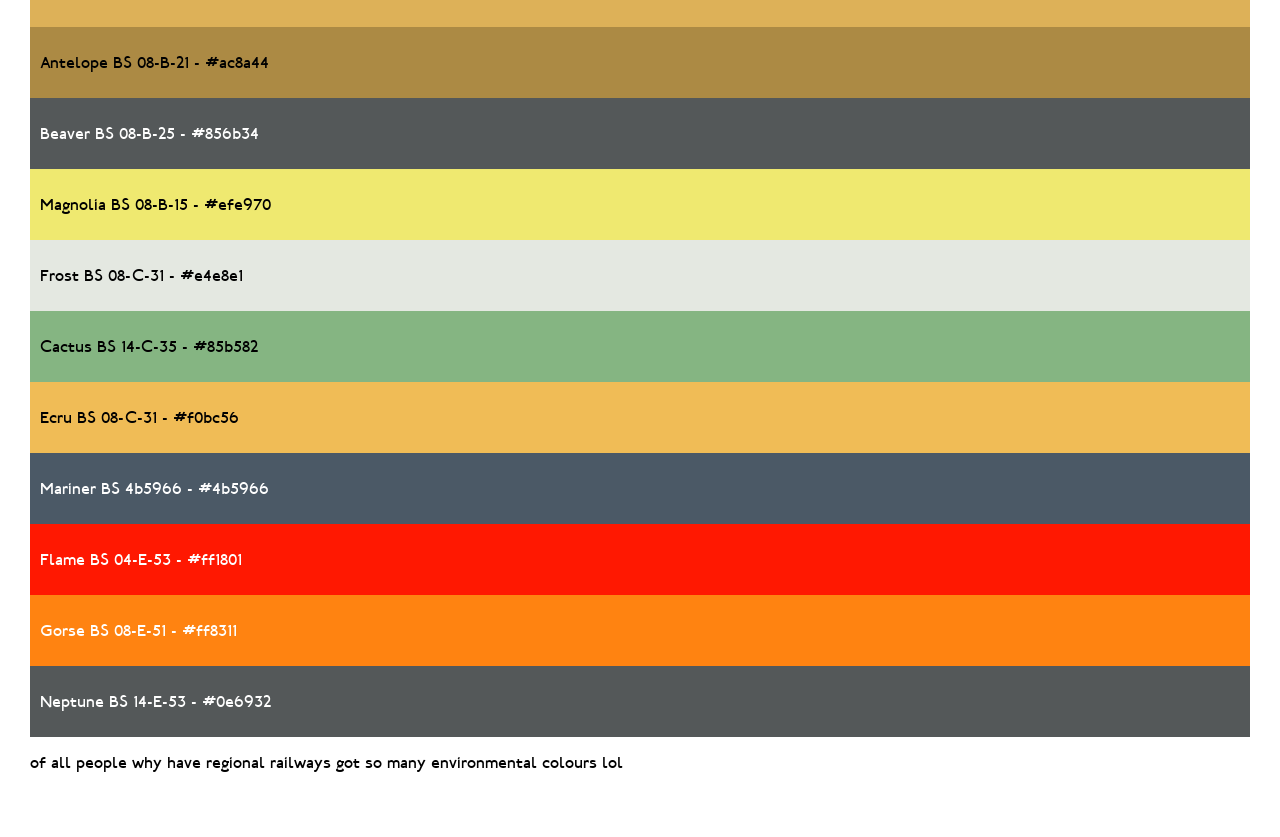
==== commit efa879a2: "Update brsectors.html forgot to update sources" ====
--- a/brsectors.html
+++ b/brsectors.html
@@ -53,7 +53,8 @@
     <br>  
 
     <div class="box">
-        <p> Colours for British Rail, and its sectors. <a href="xxxxxxx">source</a>
+        <p> Colours for British Rail, and its sectors. <a href="https://www.britishstandardcolour.com/">BS colours</a>
+             <a href="http://doublearrow.co.uk/manual.htm">Corporate Identity Manual</a>
         </p>
     </div>
 
